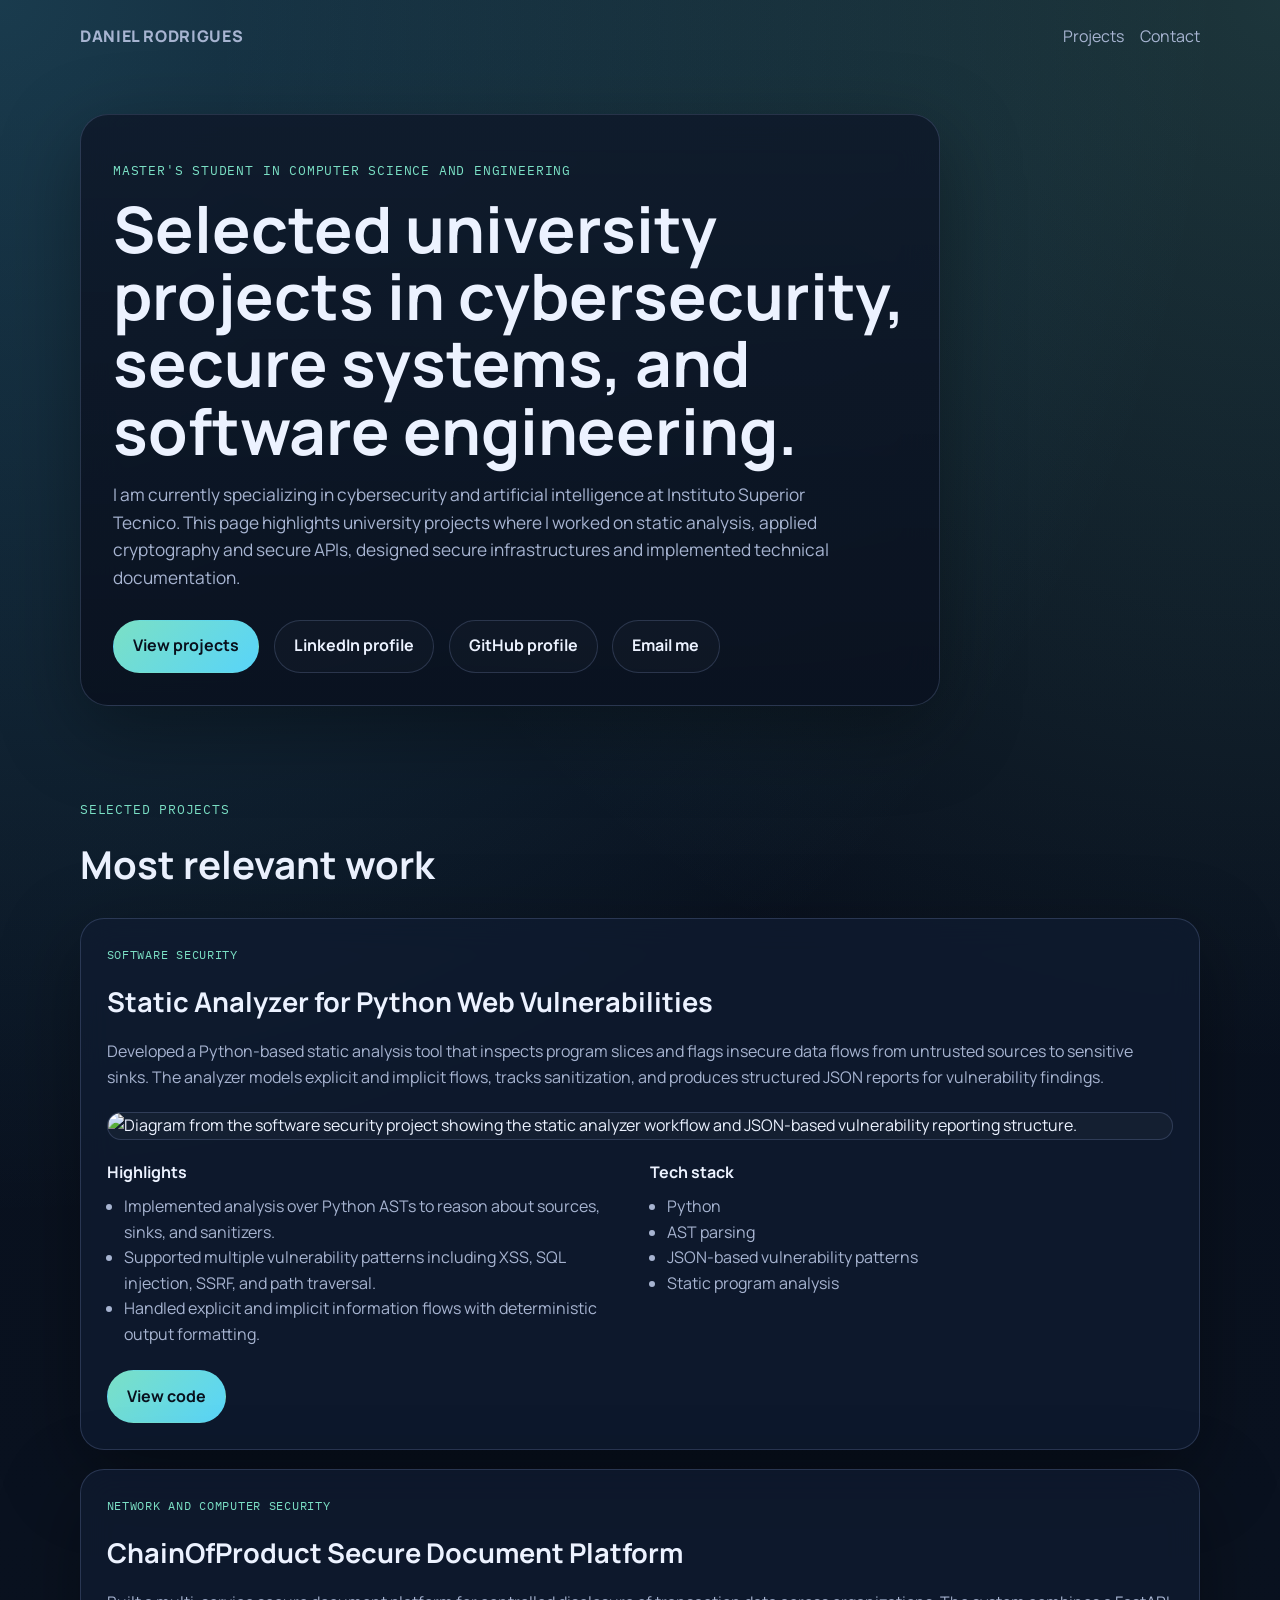
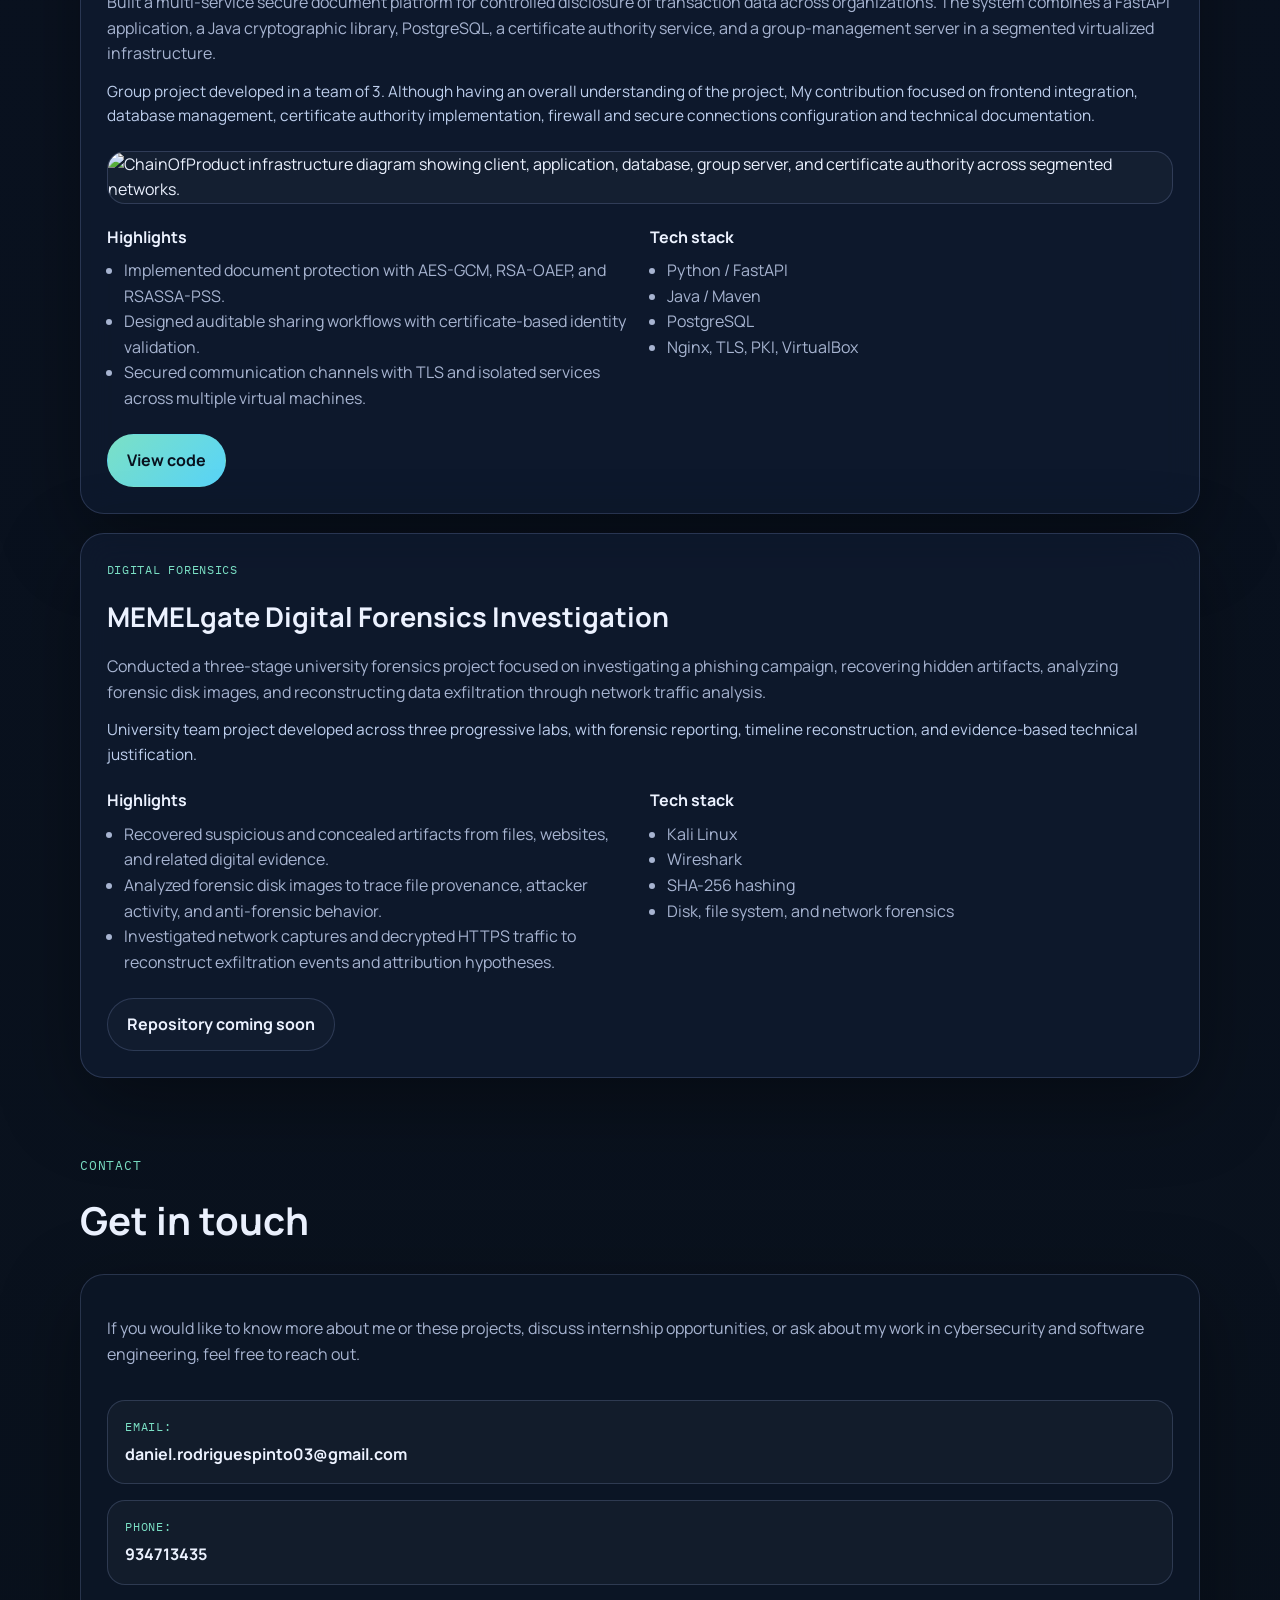
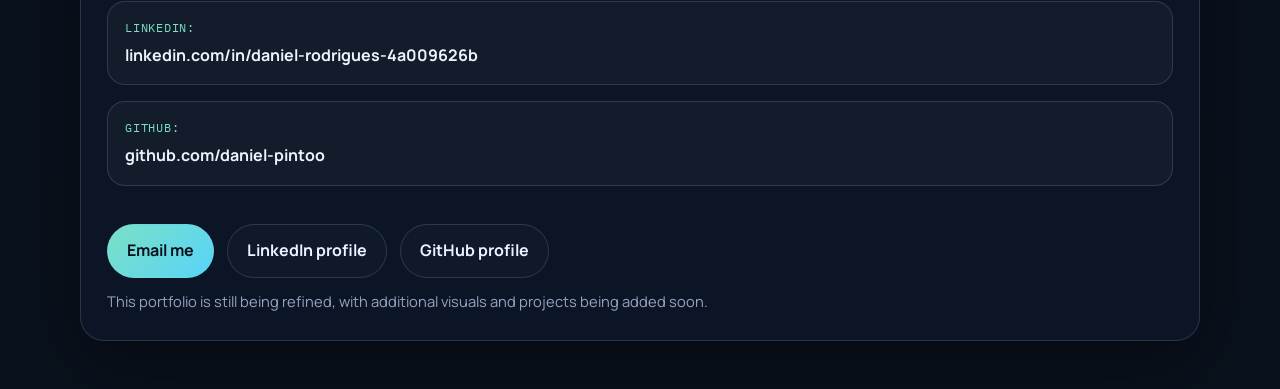
==== index.html @ 6eb8a319 "Add MEMELgate Digital Forensics project details Added a new project card for the MEMELgate Digital F" ====
<!DOCTYPE html>
<html lang="en">
  <head>
    <meta charset="UTF-8" />
    <meta name="viewport" content="width=device-width, initial-scale=1.0" />
    <title>Daniel Rodrigues | University Projects</title>
    <meta
      name="description"
      content="Portfolio page for Daniel Rodrigues featuring university projects in software security and secure systems."
    />
    <link rel="preconnect" href="https://fonts.googleapis.com" />
    <link rel="preconnect" href="https://fonts.gstatic.com" crossorigin />
    <link
      href="https://fonts.googleapis.com/css2?family=Manrope:wght@400;500;700;800&family=IBM+Plex+Mono:wght@400;500&display=swap"
      rel="stylesheet"
    />
    <link rel="stylesheet" href="styles.css" />
    <script>
      if ("scrollRestoration" in history) {
        history.scrollRestoration = "manual";
      }

      window.addEventListener("load", function () {
        requestAnimationFrame(function () {
          window.scrollTo({ top: 0, behavior: "smooth" });
        });
      });
    </script>
  </head>
  <body>
    <header class="hero">
      <nav class="topbar">
        <p class="brand">Daniel Rodrigues</p>
        <div class="links">
          <a href="#projects">Projects</a>
          <a href="#contact">Contact</a>
        </div>
      </nav>

      <div class="hero-content">
        <p class="eyebrow">Master's Student in Computer Science and Engineering</p>
        <h1>Selected university projects in cybersecurity, secure systems, and software engineering.</h1>
        <p class="lead">
          I am currently specializing in cybersecurity and artificial intelligence at Instituto Superior
          Tecnico. This page highlights university projects where I worked on static analysis, applied cryptography
          and secure APIs, designed secure infrastructures and implemented technical documentation.
        </p>
        <div class="hero-actions">
          <a class="button button-primary" href="#projects">View projects</a>
          <a class="button button-secondary" href="https://www.linkedin.com/in/daniel-rodrigues-4a009626b" target="_blank" rel="noreferrer">LinkedIn profile</a>
          <a class="button button-secondary" href="https://github.com/daniel-pintoo" target="_blank" rel="noreferrer">GitHub profile</a>
          <a class="button button-secondary" href="mailto:daniel.rodriguespinto03@gmail.com">Email me</a>
        </div>
      </div>
    </header>

    <main>
      <section class="section" id="projects">
        <div class="section-heading">
          <p class="section-label">Selected Projects</p>
          <h2>Most relevant work</h2>
        </div>

        <article class="project-card">
          <div class="project-meta">
            <span class="project-tag">Software Security</span>
          </div>
          <h3>Static Analyzer for Python Web Vulnerabilities</h3>
          <p>
            Developed a Python-based static analysis tool that inspects program slices and flags insecure
            data flows from untrusted sources to sensitive sinks. The analyzer models explicit and implicit
            flows, tracks sanitization, and produces structured JSON reports for vulnerability findings.
          </p>
          <figure class="project-figure">
            <img
              src="https://raw.githubusercontent.com/daniel-pintoo/software-security/main/img/diagram2.png"
              alt="Diagram from the software security project showing the static analyzer workflow and JSON-based vulnerability reporting structure."
            />
          </figure>
          <div class="project-grid">
            <div>
              <h4>Highlights</h4>
              <ul>
                <li>Implemented analysis over Python ASTs to reason about sources, sinks, and sanitizers.</li>
                <li>Supported multiple vulnerability patterns including XSS, SQL injection, SSRF, and path traversal.</li>
                <li>Handled explicit and implicit information flows with deterministic output formatting.</li>
              </ul>
            </div>
            <div>
              <h4>Tech stack</h4>
              <ul>
                <li>Python</li>
                <li>AST parsing</li>
                <li>JSON-based vulnerability patterns</li>
                <li>Static program analysis</li>
              </ul>
            </div>
          </div>
          <div class="project-actions">
            <a
              class="button button-primary"
              href="https://github.com/daniel-pintoo/software-security"
              target="_blank"
              rel="noopener noreferrer"
            >
              View code
            </a>
          </div>
        </article>

        <article class="project-card">
          <div class="project-meta">
            <span class="project-tag">Network and Computer Security</span>
          </div>
          <h3>ChainOfProduct Secure Document Platform</h3>
          <p>
            Built a multi-service secure document platform for controlled disclosure of transaction data
            across organizations. The system combines a FastAPI application, a Java cryptographic library,
            PostgreSQL, a certificate authority service, and a group-management server in a segmented
            virtualized infrastructure.
          </p>
          <p class="project-note">
            Group project developed in a team of 3. Although having an overall understanding of the project, 
            My contribution focused on frontend integration, database management, certificate authority implementation,
            firewall and secure connections configuration and technical documentation.
          </p>
          <figure class="project-figure">
            <img
              src="https://raw.githubusercontent.com/daniel-pintoo/network-and-computer-security/main/img/diagram.png"
              alt="ChainOfProduct infrastructure diagram showing client, application, database, group server, and certificate authority across segmented networks."
            />
          </figure>
          <div class="project-grid">
            <div>
              <h4>Highlights</h4>
              <ul>
                <li>Implemented document protection with AES-GCM, RSA-OAEP, and RSASSA-PSS.</li>
                <li>Designed auditable sharing workflows with certificate-based identity validation.</li>
                <li>Secured communication channels with TLS and isolated services across multiple virtual machines.</li>
              </ul>
            </div>
            <div>
              <h4>Tech stack</h4>
              <ul>
                <li>Python / FastAPI</li>
                <li>Java / Maven</li>
                <li>PostgreSQL</li>
                <li>Nginx, TLS, PKI, VirtualBox</li>
              </ul>
            </div>
          </div>
          <div class="project-actions">
            <a
              class="button button-primary"
              href="https://github.com/daniel-pintoo/network-and-computer-security"
              target="_blank"
              rel="noopener noreferrer"
            >
              View code
            </a>
          </div>
        </article>

        <article class="project-card">
          <div class="project-meta">
            <span class="project-tag">Digital Forensics</span>
          </div>
          <h3>MEMELgate Digital Forensics Investigation</h3>
          <p>
            Conducted a three-stage university forensics project focused on investigating a phishing
            campaign, recovering hidden artifacts, analyzing forensic disk images, and reconstructing data
            exfiltration through network traffic analysis.
          </p>
          <p class="project-note">
            University team project developed across three progressive labs, with forensic reporting,
            timeline reconstruction, and evidence-based technical justification.
          </p>
          <div class="project-grid">
            <div>
              <h4>Highlights</h4>
              <ul>
                <li>Recovered suspicious and concealed artifacts from files, websites, and related digital evidence.</li>
                <li>Analyzed forensic disk images to trace file provenance, attacker activity, and anti-forensic behavior.</li>
                <li>Investigated network captures and decrypted HTTPS traffic to reconstruct exfiltration events and attribution hypotheses.</li>
              </ul>
            </div>
            <div>
              <h4>Tech stack</h4>
              <ul>
                <li>Kali Linux</li>
                <li>Wireshark</li>
                <li>SHA-256 hashing</li>
                <li>Disk, file system, and network forensics</li>
              </ul>
            </div>
          </div>
          <div class="project-actions">
            <span class="button button-secondary button-disabled">Repository coming soon</span>
          </div>
        </article>
      </section>

      <section class="section" id="contact">
        <div class="section-heading">
          <p class="section-label">Contact</p>
          <h2>Get in touch</h2>
        </div>
        <div class="contact-card">
          <p>
            If you would like to know more about me or these projects, discuss internship opportunities, or ask
            about my work in cybersecurity and software engineering, feel free to reach out.
          </p>
          <div class="contact-grid">
            <div class="contact-item">
              <span class="contact-label">Email:</span>
              <strong>daniel.rodriguespinto03@gmail.com</strong>
            </div>
            <div class="contact-item">
              <span class="contact-label">Phone:</span>
              <strong>934713435</strong>
            </div>
            <div class="contact-item">
              <span class="contact-label">LinkedIn:</span>
              <strong>linkedin.com/in/daniel-rodrigues-4a009626b</strong>
            </div>
            <div class="contact-item">
              <span class="contact-label">GitHub:</span>
              <strong>github.com/daniel-pintoo</strong>
            </div>
          </div>
          <div class="project-actions">
            <a class="button button-primary" href="mailto:daniel.rodriguespinto03@gmail.com">Email me</a>
            <a
              class="button button-secondary"
              href="https://www.linkedin.com/in/daniel-rodrigues-4a009626b"
              target="_blank"
              rel="noopener noreferrer"
            >
              LinkedIn profile
            </a>
            <a
              class="button button-secondary"
              href="https://github.com/daniel-pintoo"
              target="_blank"
              rel="noopener noreferrer"
            >
              GitHub profile
            </a>
          </div>
          <p class="development-note">
            This portfolio is still being refined, with additional visuals and projects being added soon.
          </p>
        </div>
      </section>
    </main>
  </body>
</html>
---- styles.css ----
:root {
  --bg: #0a1220;
  --bg-soft: #101c31;
  --panel: rgba(16, 28, 49, 0.74);
  --panel-strong: rgba(12, 22, 39, 0.92);
  --text: #ecf2ff;
  --muted: #a7b4d1;
  --line: rgba(170, 192, 255, 0.18);
  --accent: #7be0c5;
  --accent-strong: #58d4f9;
  --shadow: 0 24px 80px rgba(0, 0, 0, 0.35);
}

* {
  box-sizing: border-box;
}

html {
  scroll-behavior: smooth;
}

body {
  margin: 0;
  font-family: "Manrope", sans-serif;
  color: var(--text);
  background:
    radial-gradient(circle at top left, rgba(88, 212, 249, 0.22), transparent 32%),
    radial-gradient(circle at top right, rgba(123, 224, 197, 0.18), transparent 28%),
    linear-gradient(180deg, #08101d 0%, #0a1220 42%, #09111c 100%);
  line-height: 1.6;
}

a {
  color: inherit;
  text-decoration: none;
}

.hero,
.section {
  width: min(1120px, calc(100% - 2rem));
  margin: 0 auto;
}

.hero {
  padding: 1.5rem 0 4rem;
}

.topbar {
  display: flex;
  justify-content: space-between;
  align-items: center;
  gap: 1rem;
  margin-bottom: 4rem;
}

.brand {
  margin: 0;
  font-weight: 800;
  letter-spacing: 0.04em;
  text-transform: uppercase;
}

.links {
  display: flex;
  gap: 1rem;
  color: var(--muted);
}

.hero-content {
  max-width: 860px;
  padding: 2rem;
  border: 1px solid var(--line);
  border-radius: 28px;
  background: linear-gradient(180deg, rgba(14, 24, 41, 0.85), rgba(10, 18, 32, 0.95));
  box-shadow: var(--shadow);
  backdrop-filter: blur(18px);
}

.eyebrow,
.section-label,
.project-tag {
  font-family: "IBM Plex Mono", monospace;
  letter-spacing: 0.06em;
  text-transform: uppercase;
}

.eyebrow,
.section-label {
  color: var(--accent);
  font-size: 0.84rem;
}

h1,
h2,
h3,
h4 {
  margin-top: 0;
}

h1 {
  font-size: clamp(2.3rem, 5vw, 4.5rem);
  line-height: 1.05;
  margin-bottom: 1rem;
}

h2 {
  font-size: clamp(1.7rem, 3vw, 2.7rem);
  margin-bottom: 0.5rem;
}

h3 {
  font-size: 1.7rem;
  margin-bottom: 0.75rem;
}

h4 {
  margin-bottom: 0.5rem;
}

.lead {
  max-width: 760px;
  font-size: 1.08rem;
  color: var(--muted);
}

.hero-actions {
  display: flex;
  flex-wrap: wrap;
  gap: 0.9rem;
  margin-top: 1.75rem;
}

.button {
  display: inline-flex;
  align-items: center;
  justify-content: center;
  min-height: 46px;
  padding: 0.8rem 1.2rem;
  border-radius: 999px;
  border: 1px solid transparent;
  font-weight: 700;
  transition: transform 0.18s ease, border-color 0.18s ease, background 0.18s ease;
}

.button:hover {
  transform: translateY(-1px);
}

.button-primary {
  background: linear-gradient(135deg, var(--accent) 0%, var(--accent-strong) 100%);
  color: #08101d;
}

.button-secondary {
  border-color: var(--line);
  background: rgba(255, 255, 255, 0.02);
}

.section {
  padding: 1rem 0 3rem;
}

.section-heading {
  margin-bottom: 1.4rem;
}

.project-card,
.contact-card {
  border: 1px solid var(--line);
  border-radius: 24px;
  padding: 1.6rem;
  background: var(--panel);
  box-shadow: var(--shadow);
  backdrop-filter: blur(16px);
}

.project-card + .project-card {
  margin-top: 1.2rem;
}

.project-meta {
  display: flex;
  flex-wrap: wrap;
  gap: 0.7rem;
  margin-bottom: 1rem;
}

.project-tag {
  color: var(--accent);
  font-size: 0.75rem;
}

.project-note {
  margin-top: -0.2rem;
  margin-bottom: 0;
  font-size: 0.96rem;
  color: #bfd0ef;
}

.project-grid {
  display: grid;
  grid-template-columns: repeat(2, minmax(0, 1fr));
  gap: 1.2rem;
  margin-top: 1.3rem;
}

.project-figure {
  margin: 1.35rem 0 0;
  border: 1px solid var(--line);
  border-radius: 18px;
  overflow: hidden;
  background: rgba(255, 255, 255, 0.03);
}

.project-figure img {
  display: block;
  width: 100%;
  height: auto;
}

.project-actions {
  display: flex;
  flex-wrap: wrap;
  gap: 0.8rem;
  margin-top: 1.4rem;
}

ul {
  margin: 0;
  padding-left: 1.1rem;
  color: var(--muted);
}

p {
  color: var(--muted);
}

.contact-card {
  display: flex;
  flex-direction: column;
  gap: 1rem;
  background: var(--panel-strong);
}

.contact-grid {
  display: grid;
  grid-template-columns: 1fr;
  gap: 1rem;
}

.contact-item {
  display: flex;
  flex-direction: column;
  gap: 0.35rem;
  padding: 1rem 1.1rem;
  border: 1px solid var(--line);
  border-radius: 18px;
  background: rgba(255, 255, 255, 0.03);
}

.contact-label {
  font-family: "IBM Plex Mono", monospace;
  font-size: 0.76rem;
  letter-spacing: 0.06em;
  text-transform: uppercase;
  color: var(--accent);
}

.contact-item strong {
  color: var(--text);
  font-size: 1rem;
  word-break: break-word;
}

.development-note {
  margin: -0.2rem 0 0;
  font-size: 0.92rem;
  color: var(--muted);
  opacity: 0.9;
}

@media (max-width: 760px) {
  .topbar {
    flex-direction: column;
    align-items: flex-start;
    margin-bottom: 2rem;
  }

  .hero-content,
  .project-card,
  .contact-card {
    padding: 1.2rem;
  }

  .project-grid {
    grid-template-columns: 1fr;
  }

}
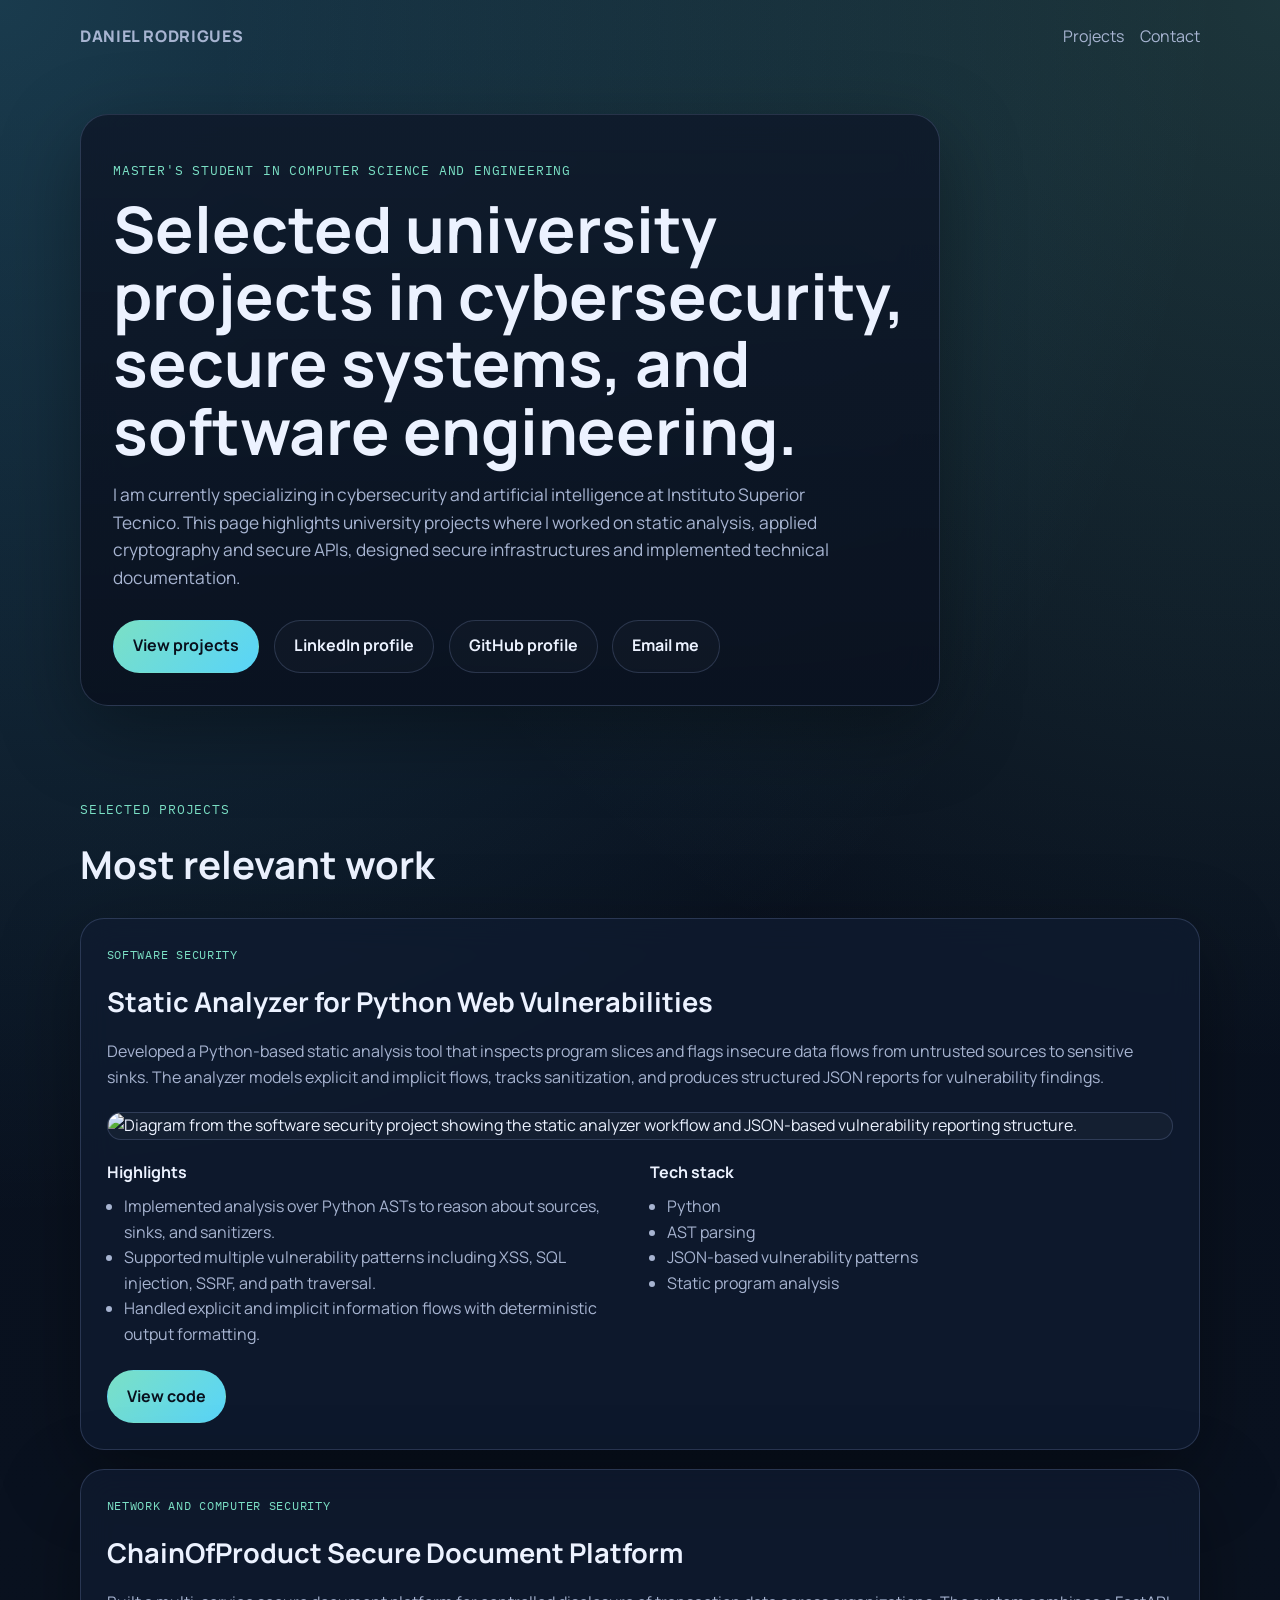
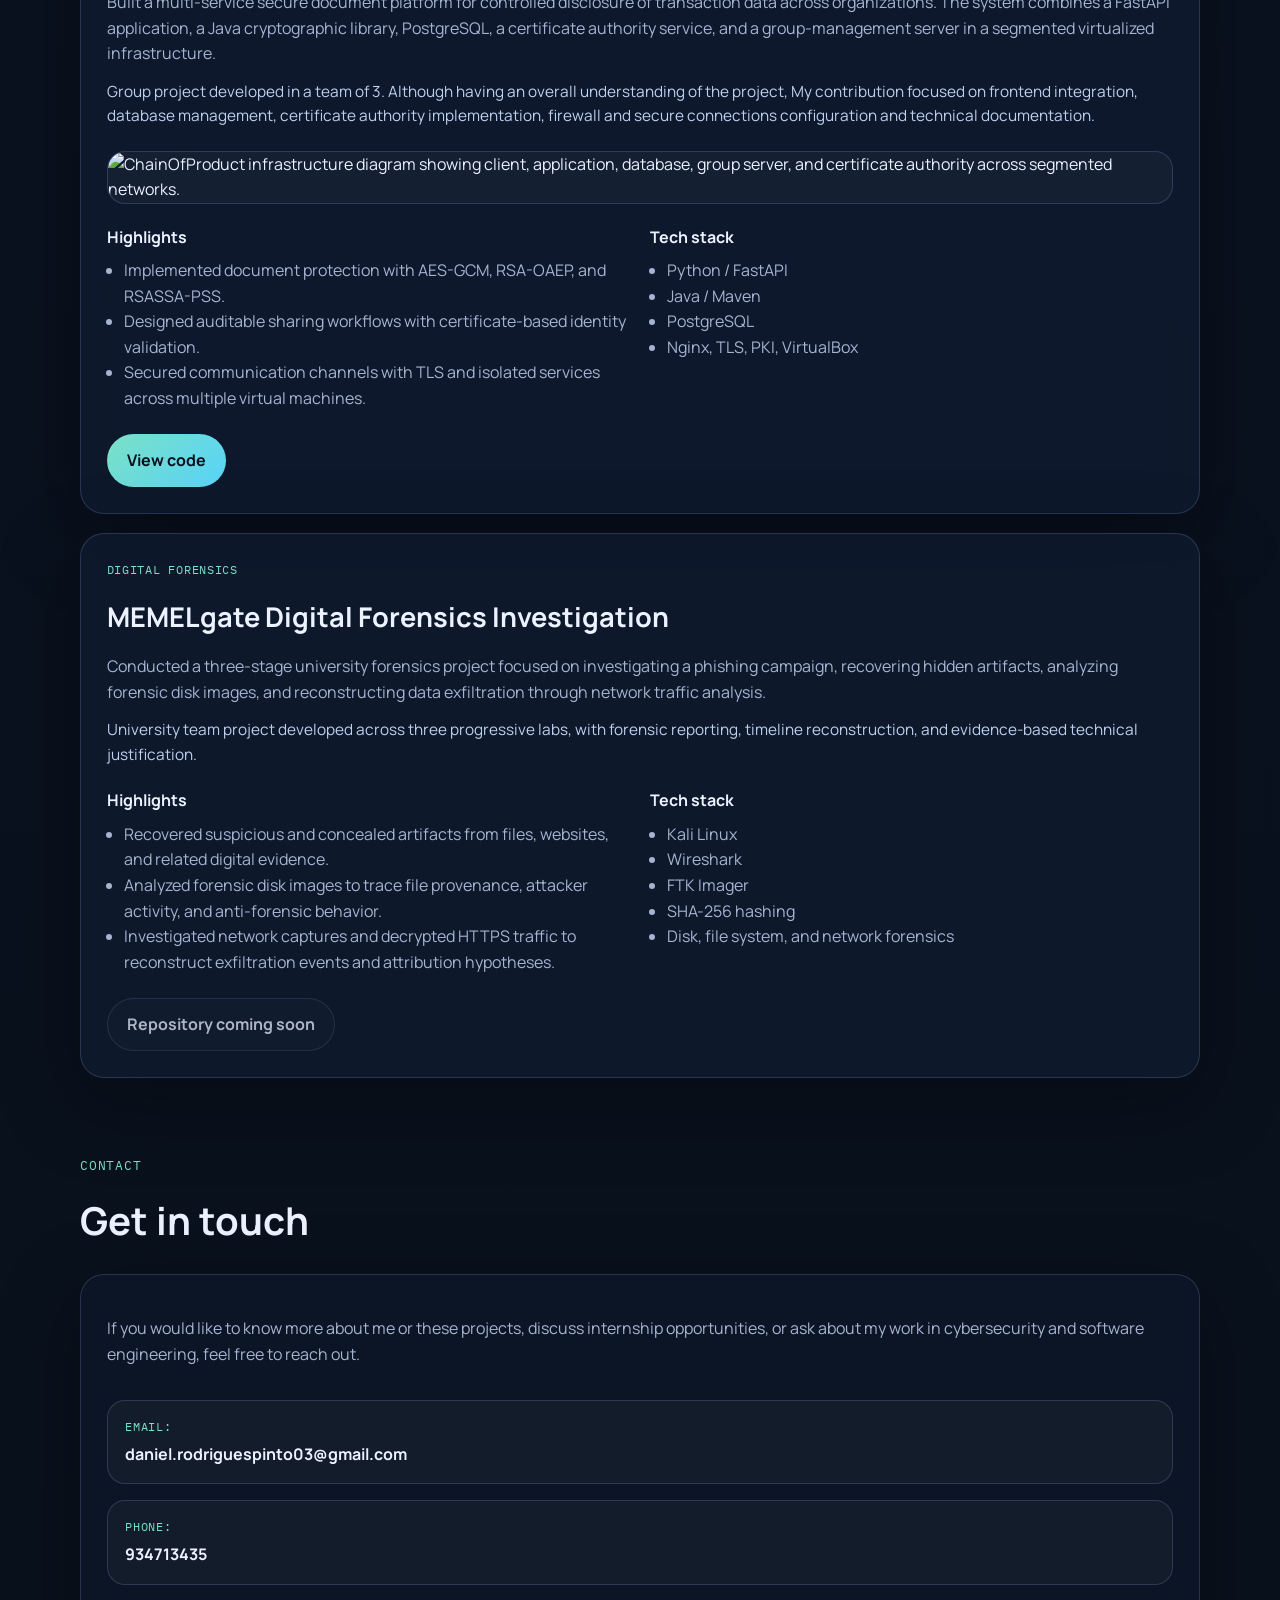
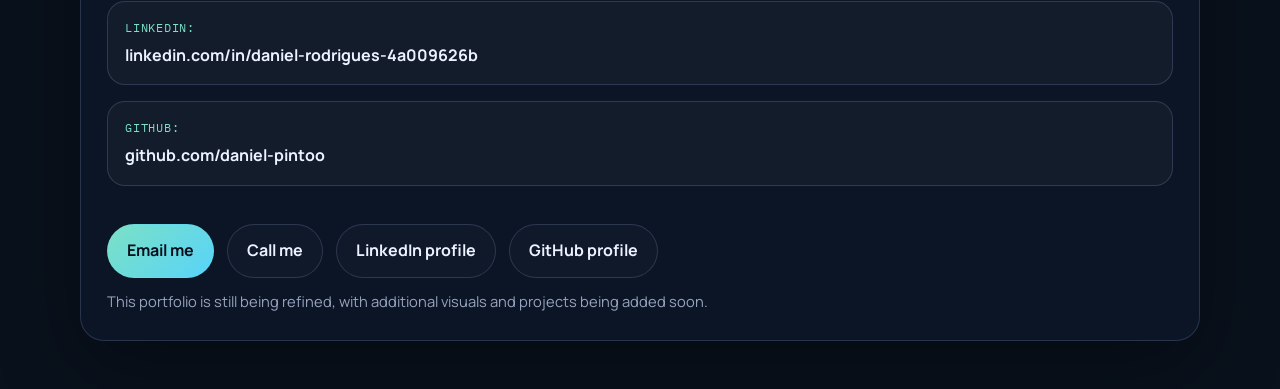
==== commit 26deba9a: "Add FTK Imager and Call me button to index.html" ====
--- a/index.html
+++ b/index.html
@@ -189,6 +189,7 @@
               <ul>
                 <li>Kali Linux</li>
                 <li>Wireshark</li>
+                <li>FTK Imager</li>
                 <li>SHA-256 hashing</li>
                 <li>Disk, file system, and network forensics</li>
               </ul>
@@ -230,6 +231,7 @@
           </div>
           <div class="project-actions">
             <a class="button button-primary" href="mailto:daniel.rodriguespinto03@gmail.com">Email me</a>
+            <a class="button button-secondary" href="tel:934713435">Call me</a>
             <a
               class="button button-secondary"
               href="https://www.linkedin.com/in/daniel-rodrigues-4a009626b"
--- a/styles.css
+++ b/styles.css
@@ -156,6 +156,12 @@
   background: rgba(255, 255, 255, 0.02);
 }
 
+.button-disabled {
+  opacity: 0.72;
+  cursor: default;
+  pointer-events: none;
+}
+
 .section {
   padding: 1rem 0 3rem;
 }
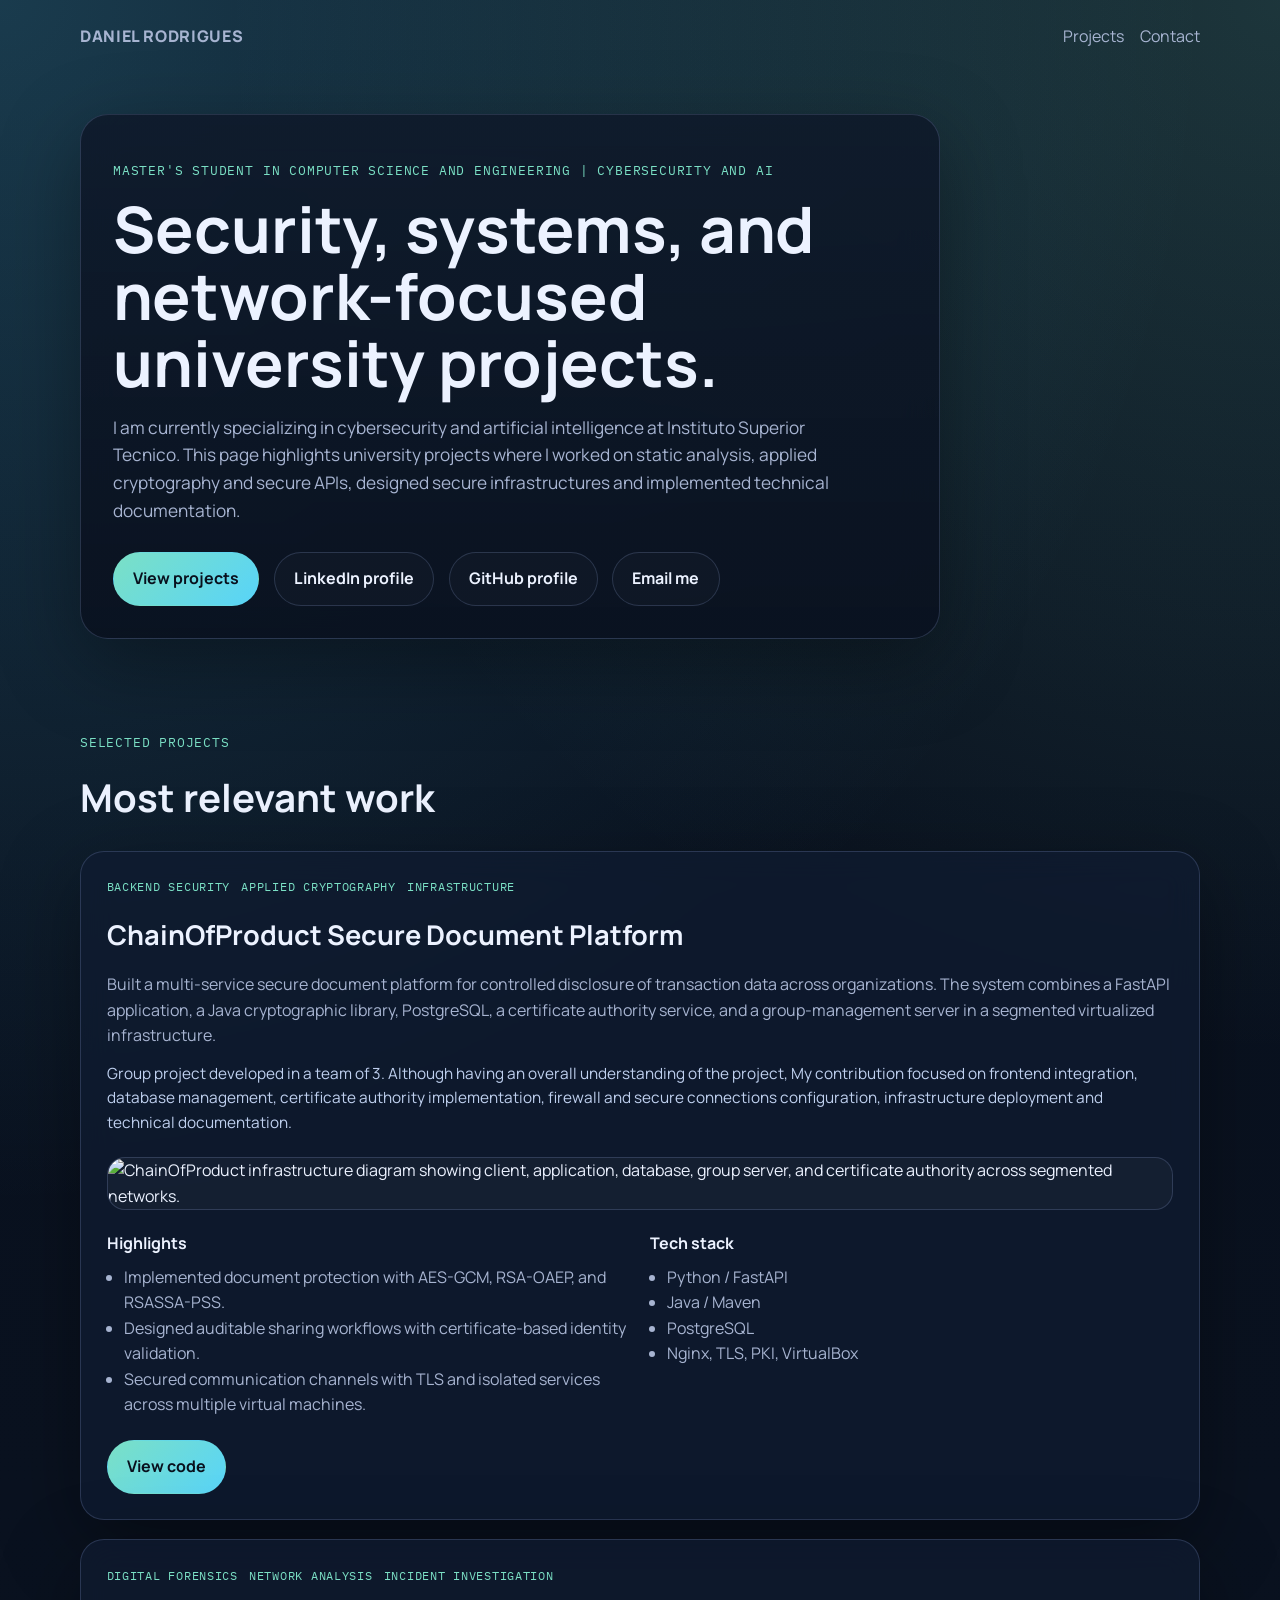
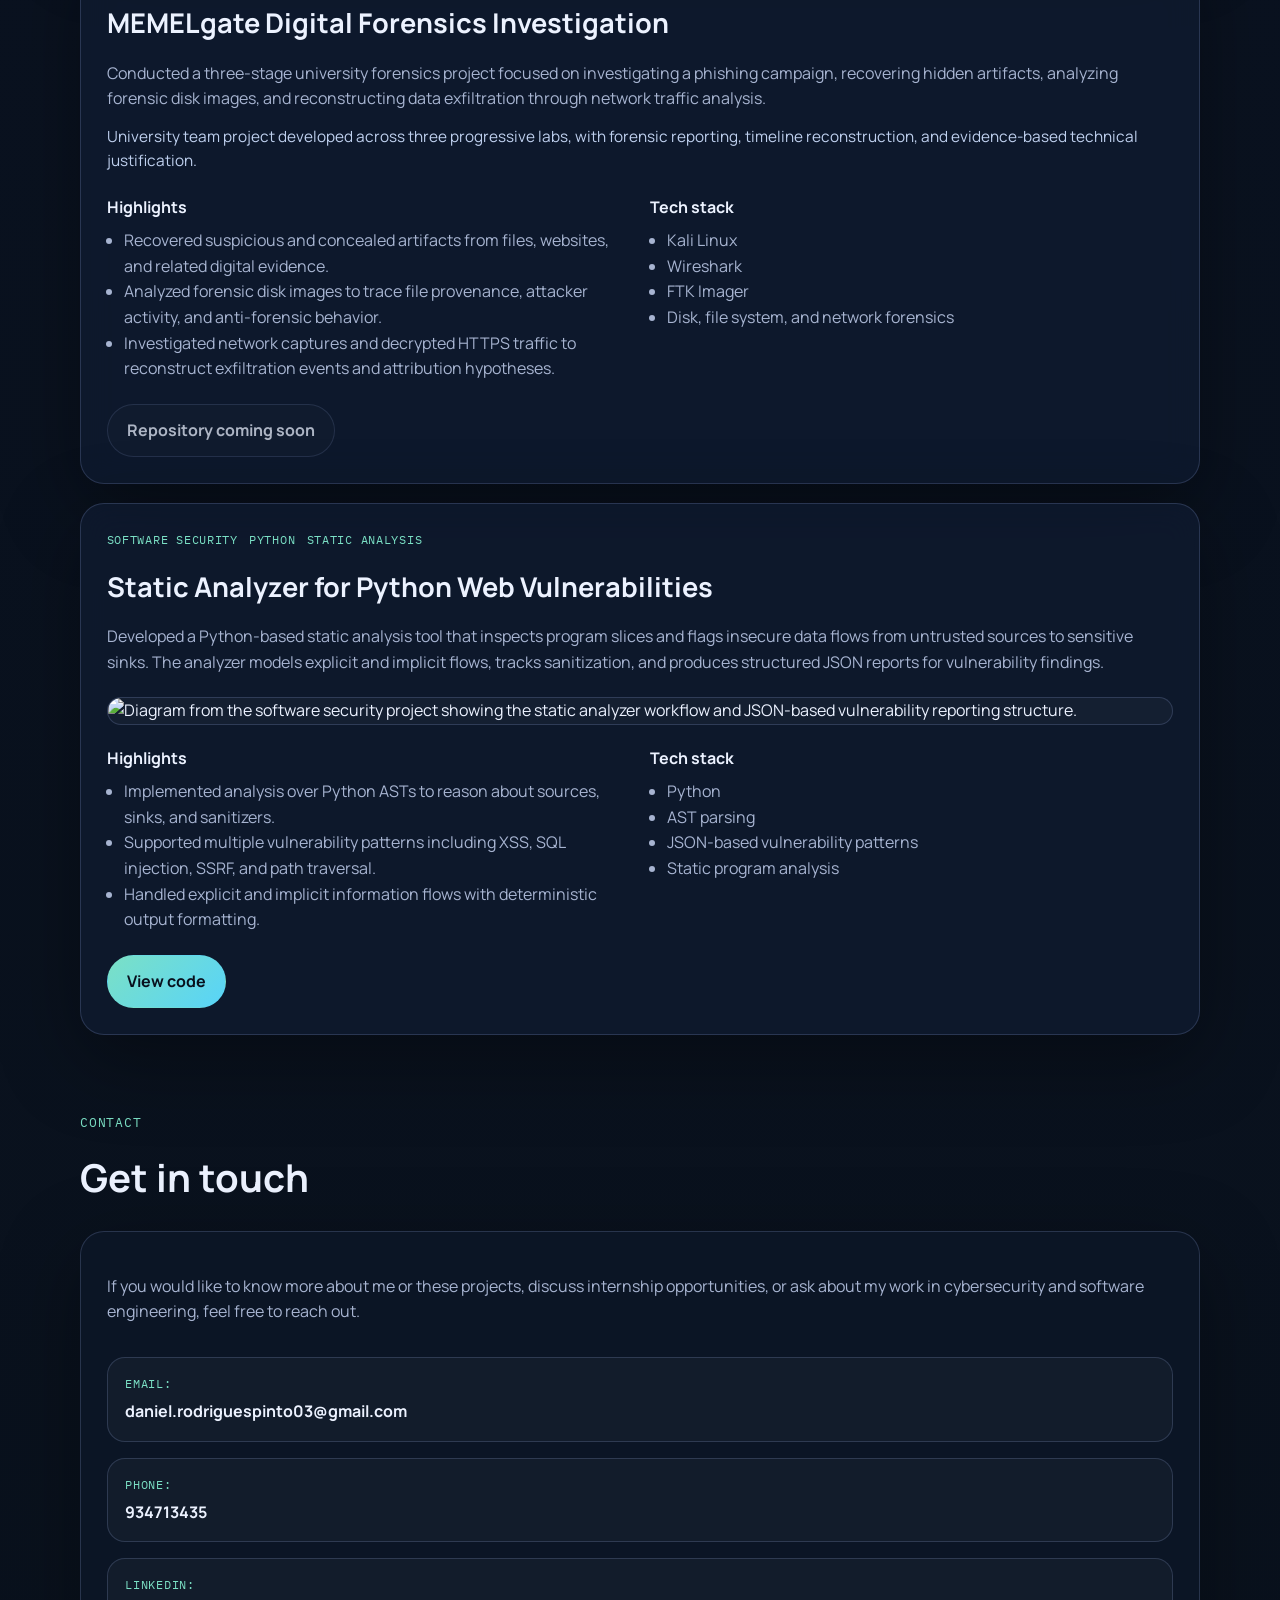
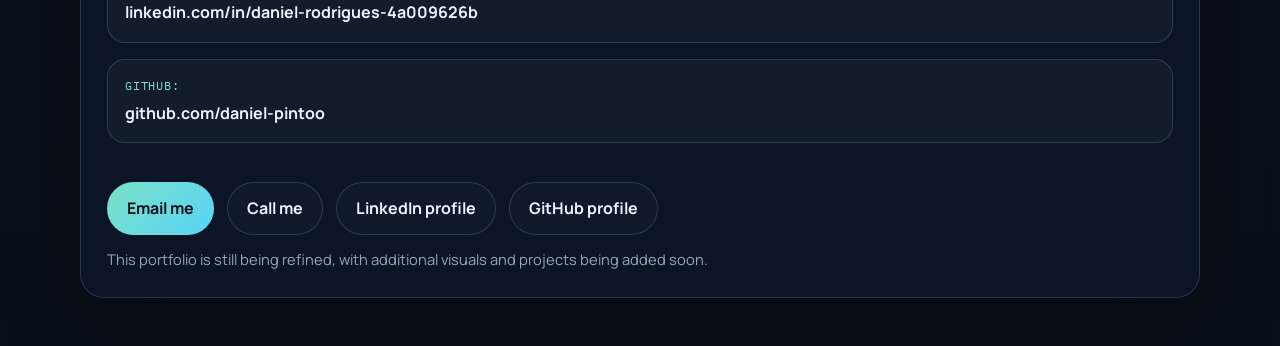
==== commit c1e6bfd5: "Revise project details and update tags in index.html Updated project descriptions and tags for clari" ====
--- a/index.html
+++ b/index.html
@@ -38,8 +38,8 @@
       </nav>
 
       <div class="hero-content">
-        <p class="eyebrow">Master's Student in Computer Science and Engineering</p>
-        <h1>Selected university projects in cybersecurity, secure systems, and software engineering.</h1>
+        <p class="eyebrow">Master's Student in Computer Science and Engineering | Cybersecurity and AI</p>
+        <h1>Security, systems, and network-focused university projects.</h1>
         <p class="lead">
           I am currently specializing in cybersecurity and artificial intelligence at Instituto Superior
           Tecnico. This page highlights university projects where I worked on static analysis, applied cryptography
@@ -63,7 +63,104 @@
 
         <article class="project-card">
           <div class="project-meta">
+            <span class="project-tag">Backend Security</span>
+            <span class="project-tag">Applied Cryptography</span>
+            <span class="project-tag">Infrastructure</span>
+          </div>
+          <h3>ChainOfProduct Secure Document Platform</h3>
+          <p>
+            Built a multi-service secure document platform for controlled disclosure of transaction data
+            across organizations. The system combines a FastAPI application, a Java cryptographic library,
+            PostgreSQL, a certificate authority service, and a group-management server in a segmented
+            virtualized infrastructure.
+          </p>
+          <p class="project-note">
+            Group project developed in a team of 3. Although having an overall understanding of the project, 
+            My contribution focused on frontend integration, database management, certificate authority implementation,
+            firewall and secure connections configuration, infrastructure deployment and technical documentation.
+          </p>
+          <figure class="project-figure">
+            <img
+              src="https://raw.githubusercontent.com/daniel-pintoo/network-and-computer-security/main/img/diagram.png"
+              alt="ChainOfProduct infrastructure diagram showing client, application, database, group server, and certificate authority across segmented networks."
+            />
+          </figure>
+          <div class="project-grid">
+            <div>
+              <h4>Highlights</h4>
+              <ul>
+                <li>Implemented document protection with AES-GCM, RSA-OAEP, and RSASSA-PSS.</li>
+                <li>Designed auditable sharing workflows with certificate-based identity validation.</li>
+                <li>Secured communication channels with TLS and isolated services across multiple virtual machines.</li>
+              </ul>
+            </div>
+            <div>
+              <h4>Tech stack</h4>
+              <ul>
+                <li>Python / FastAPI</li>
+                <li>Java / Maven</li>
+                <li>PostgreSQL</li>
+                <li>Nginx, TLS, PKI, VirtualBox</li>
+              </ul>
+            </div>
+          </div>
+          <div class="project-actions">
+            <a
+              class="button button-primary"
+              href="https://github.com/daniel-pintoo/network-and-computer-security"
+              target="_blank"
+              rel="noopener noreferrer"
+            >
+              View code
+            </a>
+          </div>
+        </article>
+
+        <article class="project-card">
+          <div class="project-meta">
+            <span class="project-tag">Digital Forensics</span>
+            <span class="project-tag">Network Analysis</span>
+            <span class="project-tag">Incident Investigation</span>
+          </div>
+          <h3>MEMELgate Digital Forensics Investigation</h3>
+          <p>
+            Conducted a three-stage university forensics project focused on investigating a phishing
+            campaign, recovering hidden artifacts, analyzing forensic disk images, and reconstructing data
+            exfiltration through network traffic analysis.
+          </p>
+          <p class="project-note">
+            University team project developed across three progressive labs, with forensic reporting,
+            timeline reconstruction, and evidence-based technical justification.
+          </p>
+          <div class="project-grid">
+            <div>
+              <h4>Highlights</h4>
+              <ul>
+                <li>Recovered suspicious and concealed artifacts from files, websites, and related digital evidence.</li>
+                <li>Analyzed forensic disk images to trace file provenance, attacker activity, and anti-forensic behavior.</li>
+                <li>Investigated network captures and decrypted HTTPS traffic to reconstruct exfiltration events and attribution hypotheses.</li>
+              </ul>
+            </div>
+            <div>
+              <h4>Tech stack</h4>
+              <ul>
+                <li>Kali Linux</li>
+                <li>Wireshark</li>
+                <li>FTK Imager</li>
+                <li>Disk, file system, and network forensics</li>
+              </ul>
+            </div>
+          </div>
+          <div class="project-actions">
+            <span class="button button-secondary button-disabled">Repository coming soon</span>
+          </div>
+        </article>
+
+        <article class="project-card">
+          <div class="project-meta">
             <span class="project-tag">Software Security</span>
+            <span class="project-tag">Python</span>
+            <span class="project-tag">Static Analysis</span>
           </div>
           <h3>Static Analyzer for Python Web Vulnerabilities</h3>
           <p>
@@ -107,98 +204,6 @@
             </a>
           </div>
         </article>
-
-        <article class="project-card">
-          <div class="project-meta">
-            <span class="project-tag">Network and Computer Security</span>
-          </div>
-          <h3>ChainOfProduct Secure Document Platform</h3>
-          <p>
-            Built a multi-service secure document platform for controlled disclosure of transaction data
-            across organizations. The system combines a FastAPI application, a Java cryptographic library,
-            PostgreSQL, a certificate authority service, and a group-management server in a segmented
-            virtualized infrastructure.
-          </p>
-          <p class="project-note">
-            Group project developed in a team of 3. Although having an overall understanding of the project, 
-            My contribution focused on frontend integration, database management, certificate authority implementation,
-            firewall and secure connections configuration and technical documentation.
-          </p>
-          <figure class="project-figure">
-            <img
-              src="https://raw.githubusercontent.com/daniel-pintoo/network-and-computer-security/main/img/diagram.png"
-              alt="ChainOfProduct infrastructure diagram showing client, application, database, group server, and certificate authority across segmented networks."
-            />
-          </figure>
-          <div class="project-grid">
-            <div>
-              <h4>Highlights</h4>
-              <ul>
-                <li>Implemented document protection with AES-GCM, RSA-OAEP, and RSASSA-PSS.</li>
-                <li>Designed auditable sharing workflows with certificate-based identity validation.</li>
-                <li>Secured communication channels with TLS and isolated services across multiple virtual machines.</li>
-              </ul>
-            </div>
-            <div>
-              <h4>Tech stack</h4>
-              <ul>
-                <li>Python / FastAPI</li>
-                <li>Java / Maven</li>
-                <li>PostgreSQL</li>
-                <li>Nginx, TLS, PKI, VirtualBox</li>
-              </ul>
-            </div>
-          </div>
-          <div class="project-actions">
-            <a
-              class="button button-primary"
-              href="https://github.com/daniel-pintoo/network-and-computer-security"
-              target="_blank"
-              rel="noopener noreferrer"
-            >
-              View code
-            </a>
-          </div>
-        </article>
-
-        <article class="project-card">
-          <div class="project-meta">
-            <span class="project-tag">Digital Forensics</span>
-          </div>
-          <h3>MEMELgate Digital Forensics Investigation</h3>
-          <p>
-            Conducted a three-stage university forensics project focused on investigating a phishing
-            campaign, recovering hidden artifacts, analyzing forensic disk images, and reconstructing data
-            exfiltration through network traffic analysis.
-          </p>
-          <p class="project-note">
-            University team project developed across three progressive labs, with forensic reporting,
-            timeline reconstruction, and evidence-based technical justification.
-          </p>
-          <div class="project-grid">
-            <div>
-              <h4>Highlights</h4>
-              <ul>
-                <li>Recovered suspicious and concealed artifacts from files, websites, and related digital evidence.</li>
-                <li>Analyzed forensic disk images to trace file provenance, attacker activity, and anti-forensic behavior.</li>
-                <li>Investigated network captures and decrypted HTTPS traffic to reconstruct exfiltration events and attribution hypotheses.</li>
-              </ul>
-            </div>
-            <div>
-              <h4>Tech stack</h4>
-              <ul>
-                <li>Kali Linux</li>
-                <li>Wireshark</li>
-                <li>FTK Imager</li>
-                <li>SHA-256 hashing</li>
-                <li>Disk, file system, and network forensics</li>
-              </ul>
-            </div>
-          </div>
-          <div class="project-actions">
-            <span class="button button-secondary button-disabled">Repository coming soon</span>
-          </div>
-        </article>
       </section>
 
       <section class="section" id="contact">
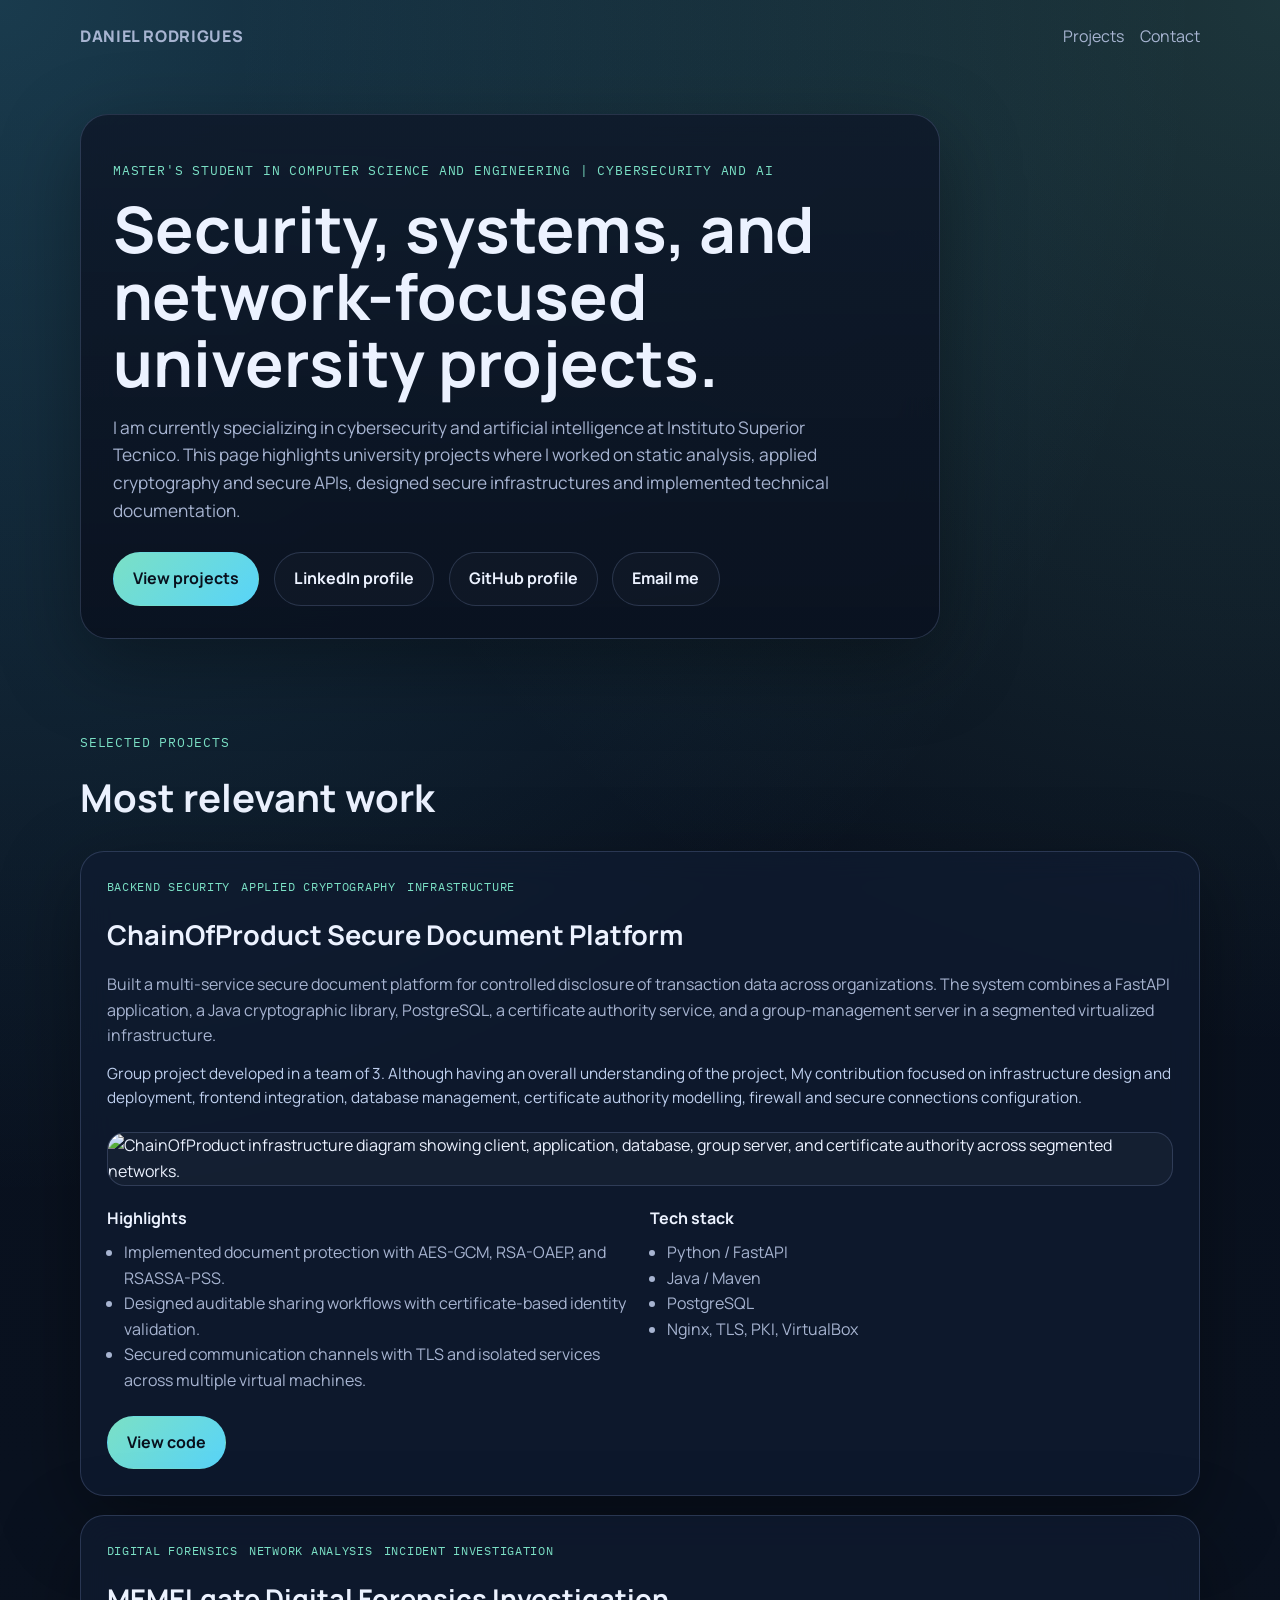
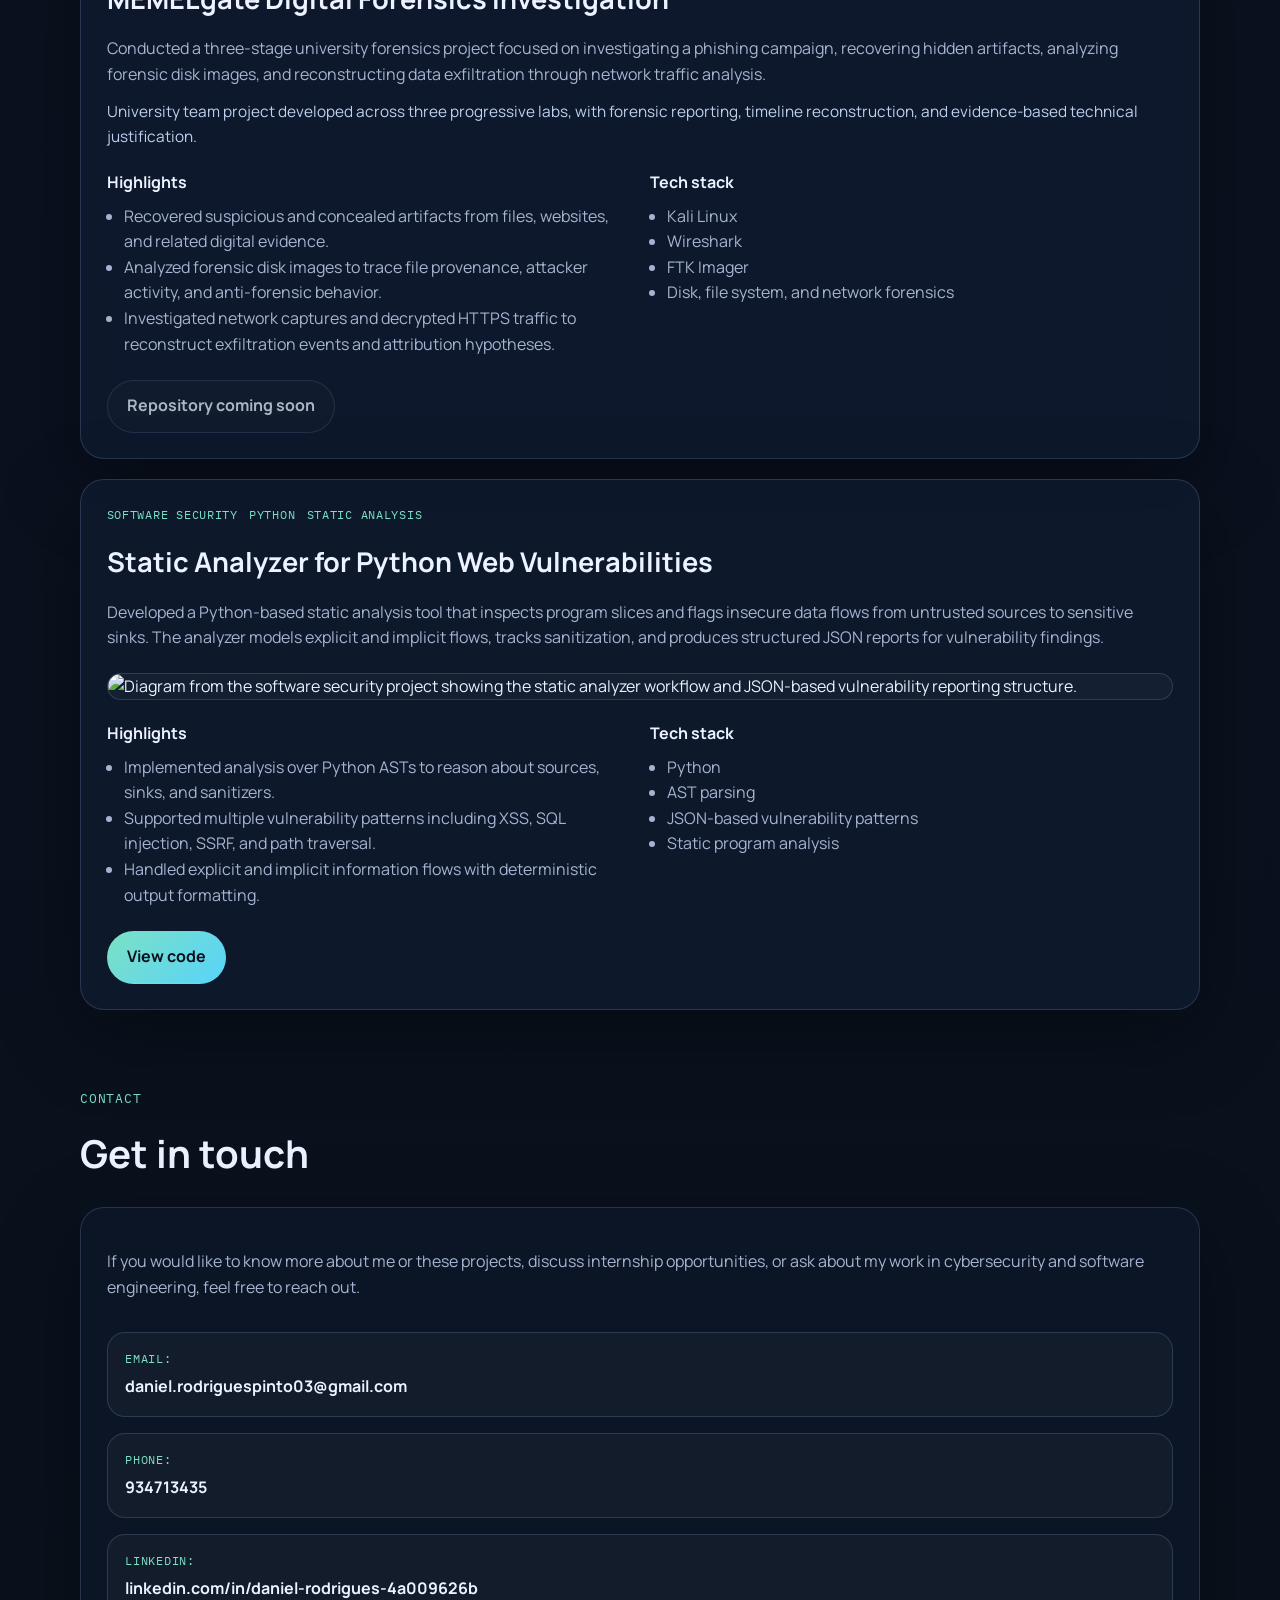
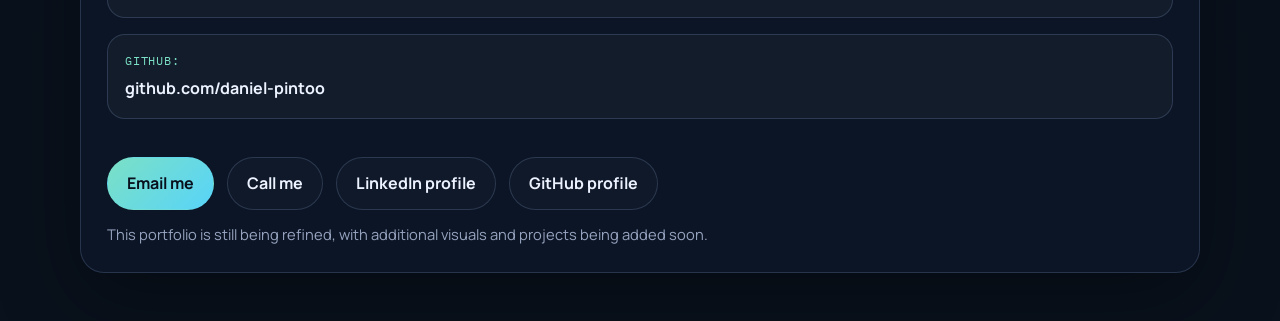
==== commit 1c7c59d8: "Update project contribution description in index.html" ====
--- a/index.html
+++ b/index.html
@@ -76,8 +76,8 @@
           </p>
           <p class="project-note">
             Group project developed in a team of 3. Although having an overall understanding of the project, 
-            My contribution focused on frontend integration, database management, certificate authority implementation,
-            firewall and secure connections configuration, infrastructure deployment and technical documentation.
+            My contribution focused on infrastructure design and deployment, frontend integration, database management, certificate authority modelling,
+            firewall and secure connections configuration.
           </p>
           <figure class="project-figure">
             <img
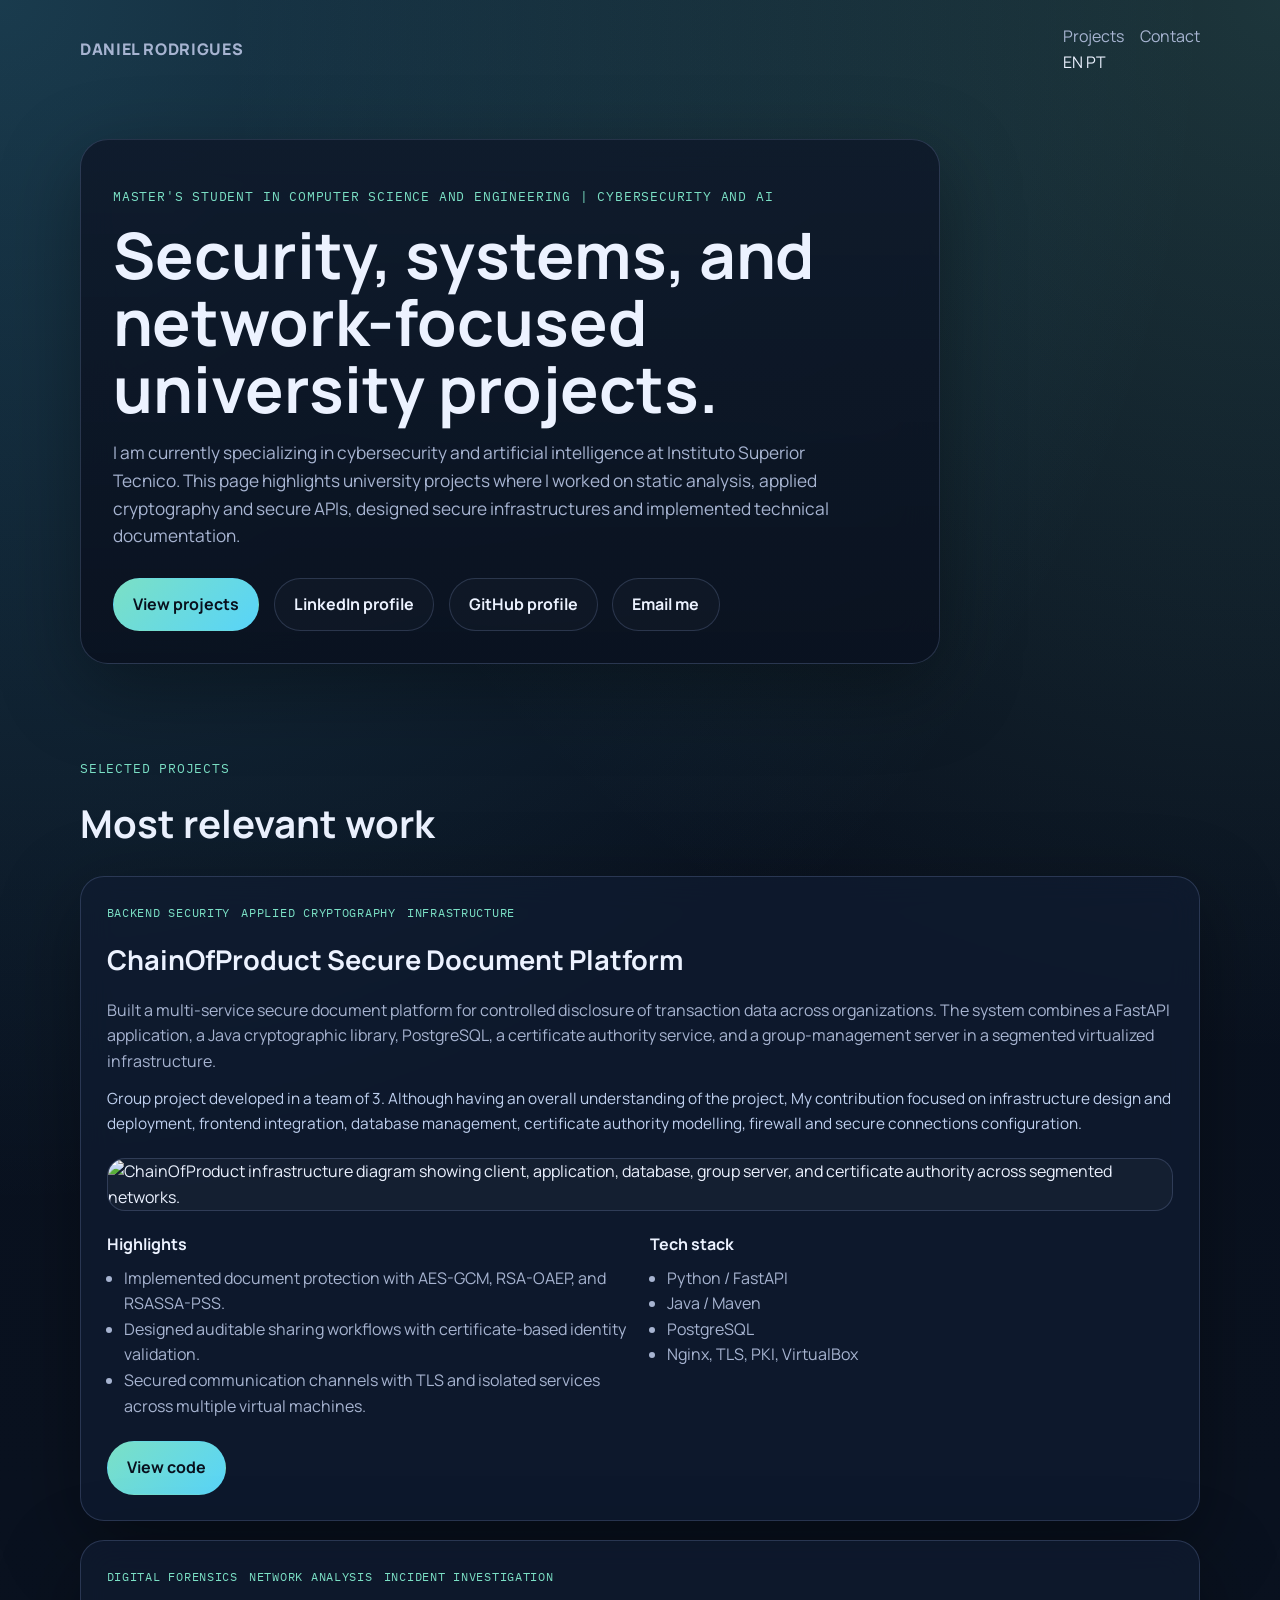
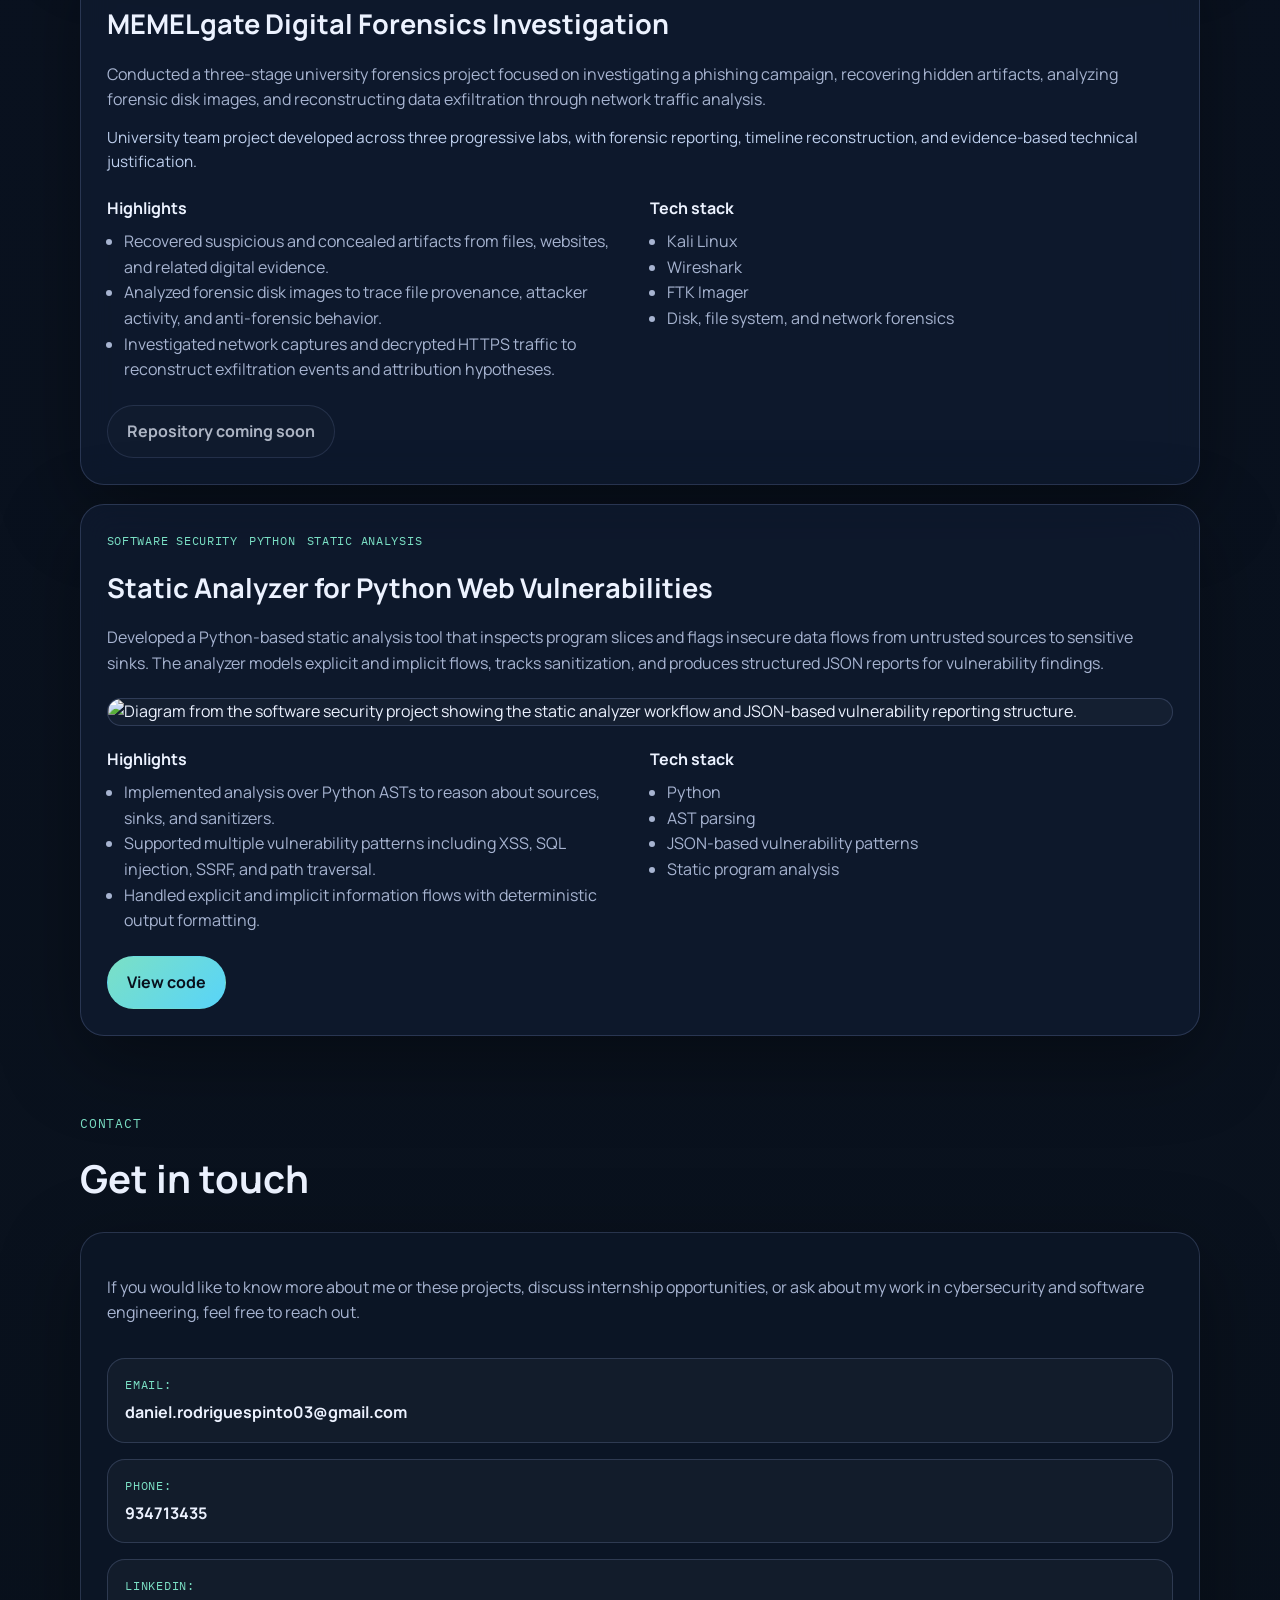
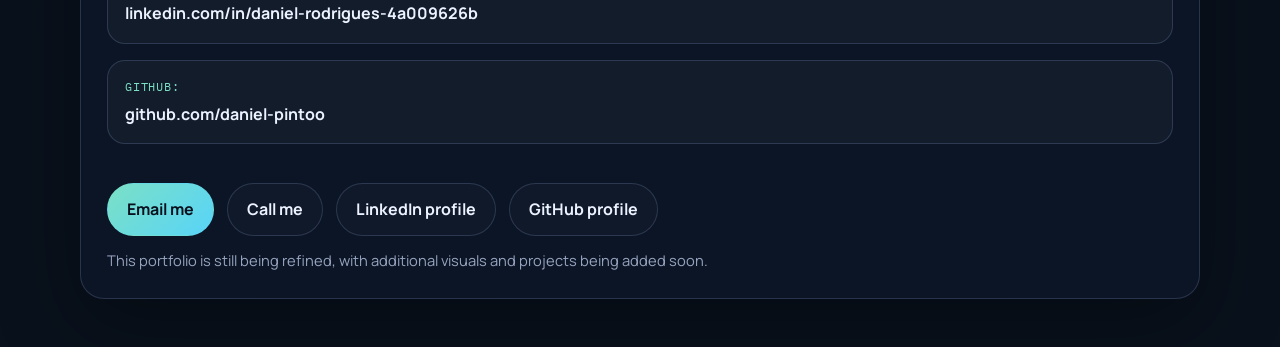
==== commit 72f45c62: "Refactor topbar with language toggle and links" ====
--- a/index.html
+++ b/index.html
@@ -31,9 +31,15 @@
     <header class="hero">
       <nav class="topbar">
         <p class="brand">Daniel Rodrigues</p>
-        <div class="links">
-          <a href="#projects">Projects</a>
-          <a href="#contact">Contact</a>
+        <div class="topbar-actions">
+          <div class="links">
+            <a href="#projects">Projects</a>
+            <a href="#contact">Contact</a>
+          </div>
+          <div class="language-toggle" aria-label="Language selection">
+            <a class="active" href="index.html" lang="en">EN</a>
+            <a href="pt/" lang="pt-PT">PT</a>
+          </div>
         </div>
       </nav>
 
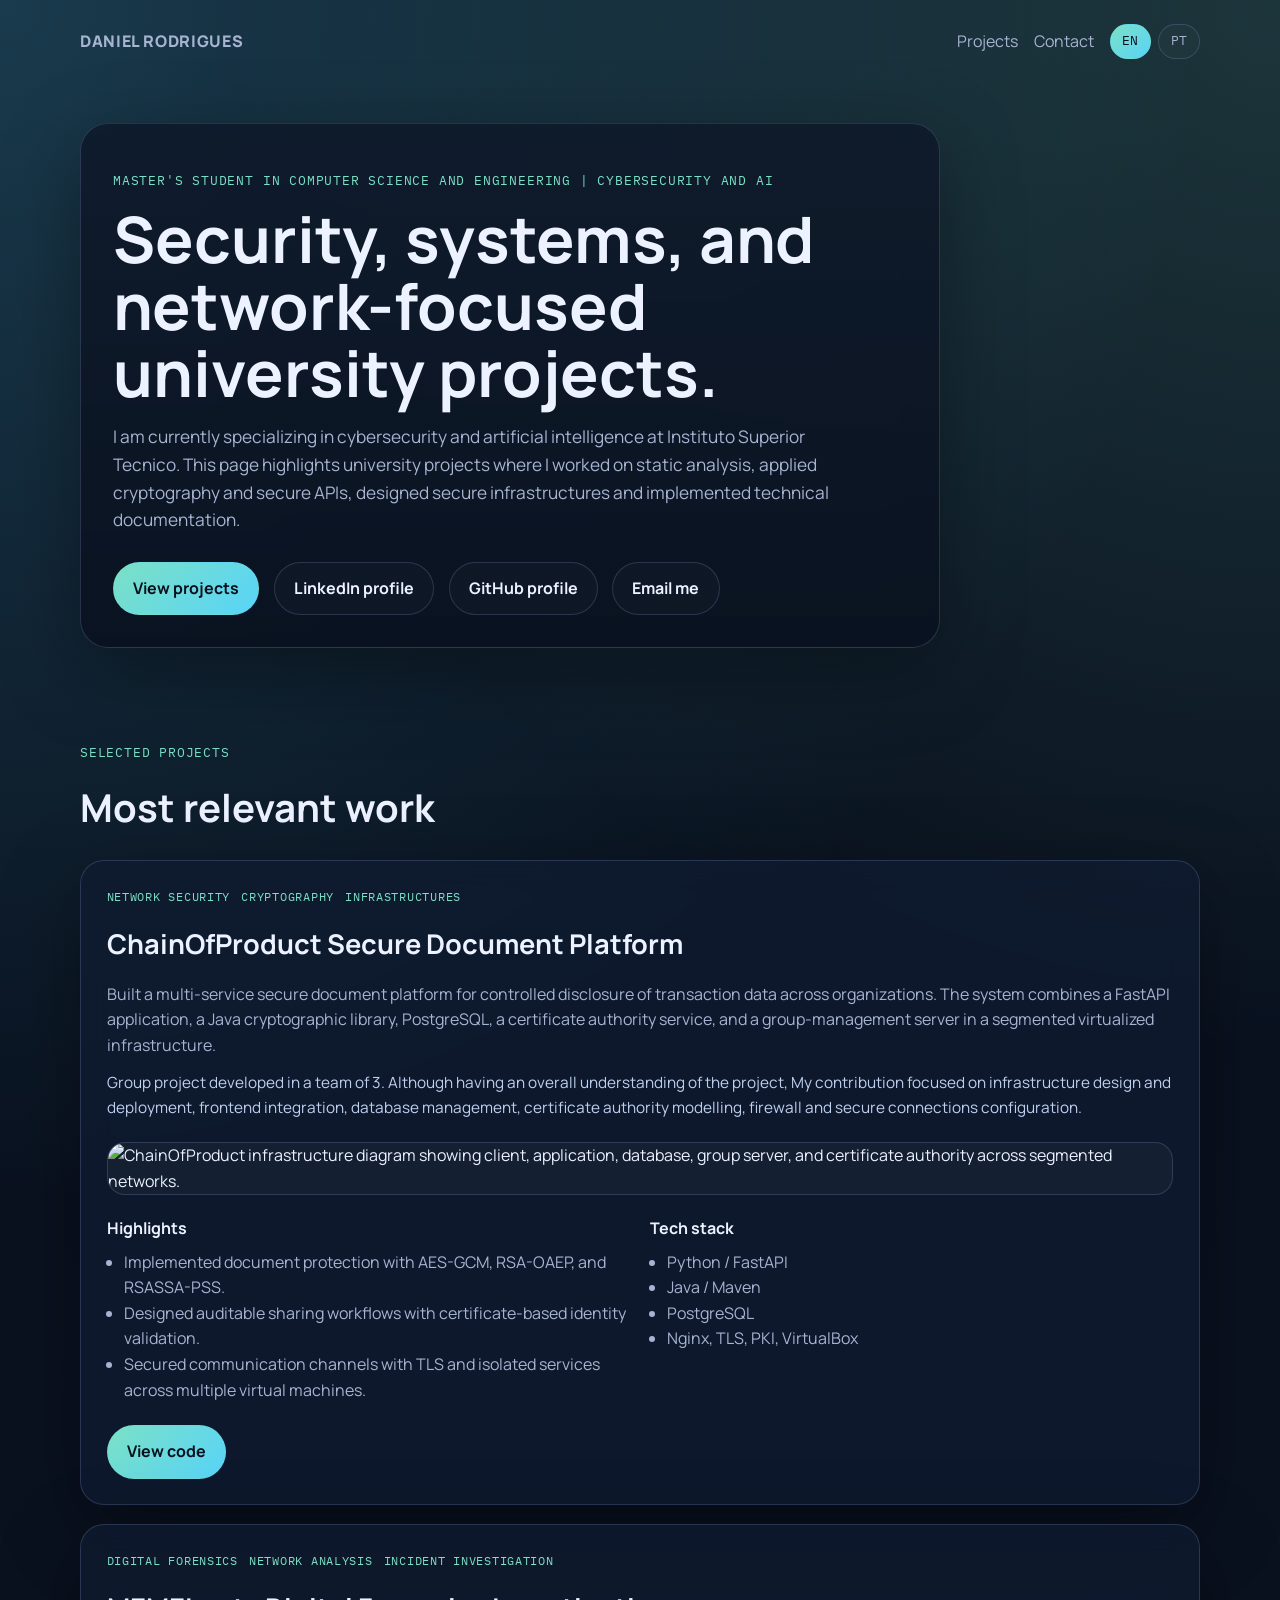
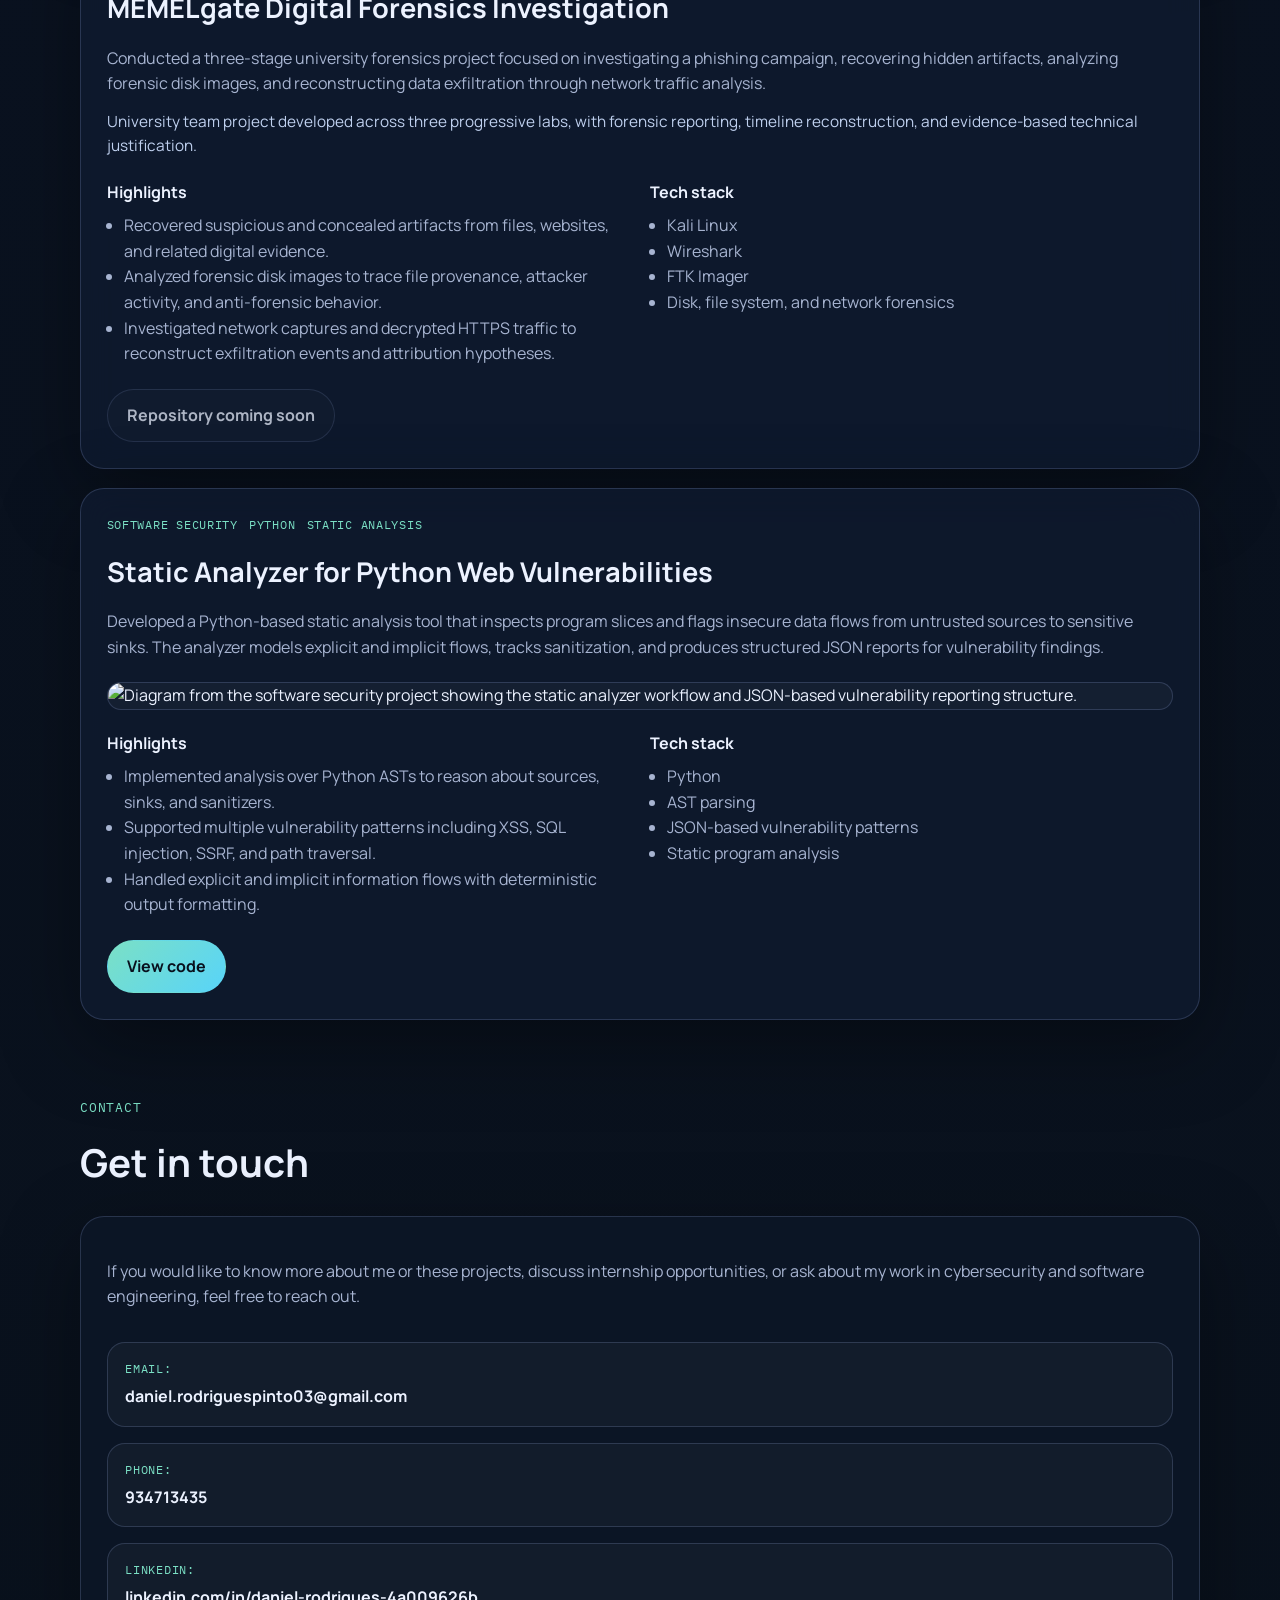
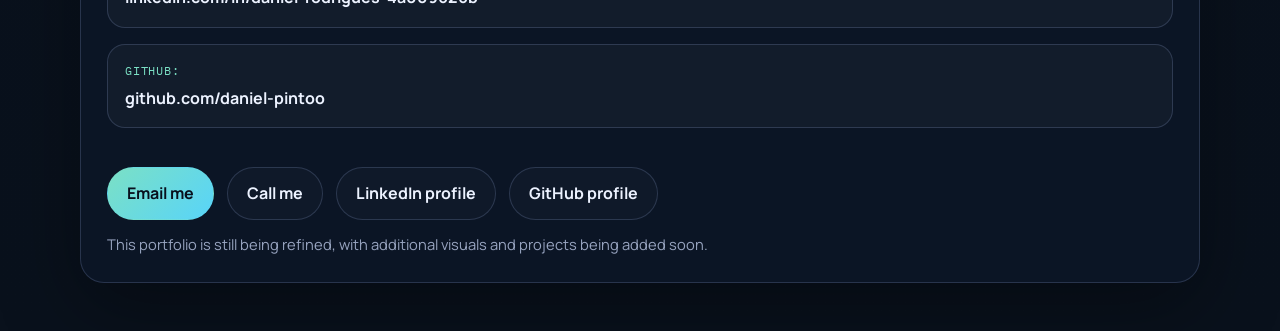
==== commit b024539d: "Update project tags in index.html" ====
--- a/index.html
+++ b/index.html
@@ -69,9 +69,9 @@
 
         <article class="project-card">
           <div class="project-meta">
-            <span class="project-tag">Backend Security</span>
-            <span class="project-tag">Applied Cryptography</span>
-            <span class="project-tag">Infrastructure</span>
+            <span class="project-tag">Network Security    </span>
+            <span class="project-tag">Cryptography    </span>
+            <span class="project-tag">Infrastructures    </span>
           </div>
           <h3>ChainOfProduct Secure Document Platform</h3>
           <p>
@@ -124,9 +124,9 @@
 
         <article class="project-card">
           <div class="project-meta">
-            <span class="project-tag">Digital Forensics</span>
-            <span class="project-tag">Network Analysis</span>
-            <span class="project-tag">Incident Investigation</span>
+            <span class="project-tag">Digital Forensics   </span>
+            <span class="project-tag">Network Analysis    </span>
+            <span class="project-tag">Incident Investigation    </span>
           </div>
           <h3>MEMELgate Digital Forensics Investigation</h3>
           <p>
@@ -164,9 +164,9 @@
 
         <article class="project-card">
           <div class="project-meta">
-            <span class="project-tag">Software Security</span>
-            <span class="project-tag">Python</span>
-            <span class="project-tag">Static Analysis</span>
+            <span class="project-tag">Software Security   </span>
+            <span class="project-tag">Python    </span>
+            <span class="project-tag">Static Analysis   </span>
           </div>
           <h3>Static Analyzer for Python Web Vulnerabilities</h3>
           <p>
--- a/styles.css
+++ b/styles.css
@@ -53,6 +53,12 @@
   margin-bottom: 4rem;
 }
 
+.topbar-actions {
+  display: flex;
+  align-items: center;
+  gap: 1rem;
+}
+
 .brand {
   margin: 0;
   font-weight: 800;
@@ -64,6 +70,34 @@
   display: flex;
   gap: 1rem;
   color: var(--muted);
+}
+
+.language-toggle {
+  display: flex;
+  align-items: center;
+  gap: 0.45rem;
+}
+
+.language-toggle a {
+  display: inline-flex;
+  align-items: center;
+  justify-content: center;
+  min-width: 2.5rem;
+  min-height: 2.2rem;
+  padding: 0.35rem 0.7rem;
+  border: 1px solid var(--line);
+  border-radius: 999px;
+  font-family: "IBM Plex Mono", monospace;
+  font-size: 0.8rem;
+  letter-spacing: 0.05em;
+  color: var(--muted);
+  background: rgba(255, 255, 255, 0.02);
+}
+
+.language-toggle a.active {
+  border-color: transparent;
+  background: linear-gradient(135deg, var(--accent) 0%, var(--accent-strong) 100%);
+  color: #08101d;
 }
 
 .hero-content {
@@ -292,6 +326,10 @@
     margin-bottom: 2rem;
   }
 
+  .topbar-actions {
+    flex-wrap: wrap;
+  }
+
   .hero-content,
   .project-card,
   .contact-card {
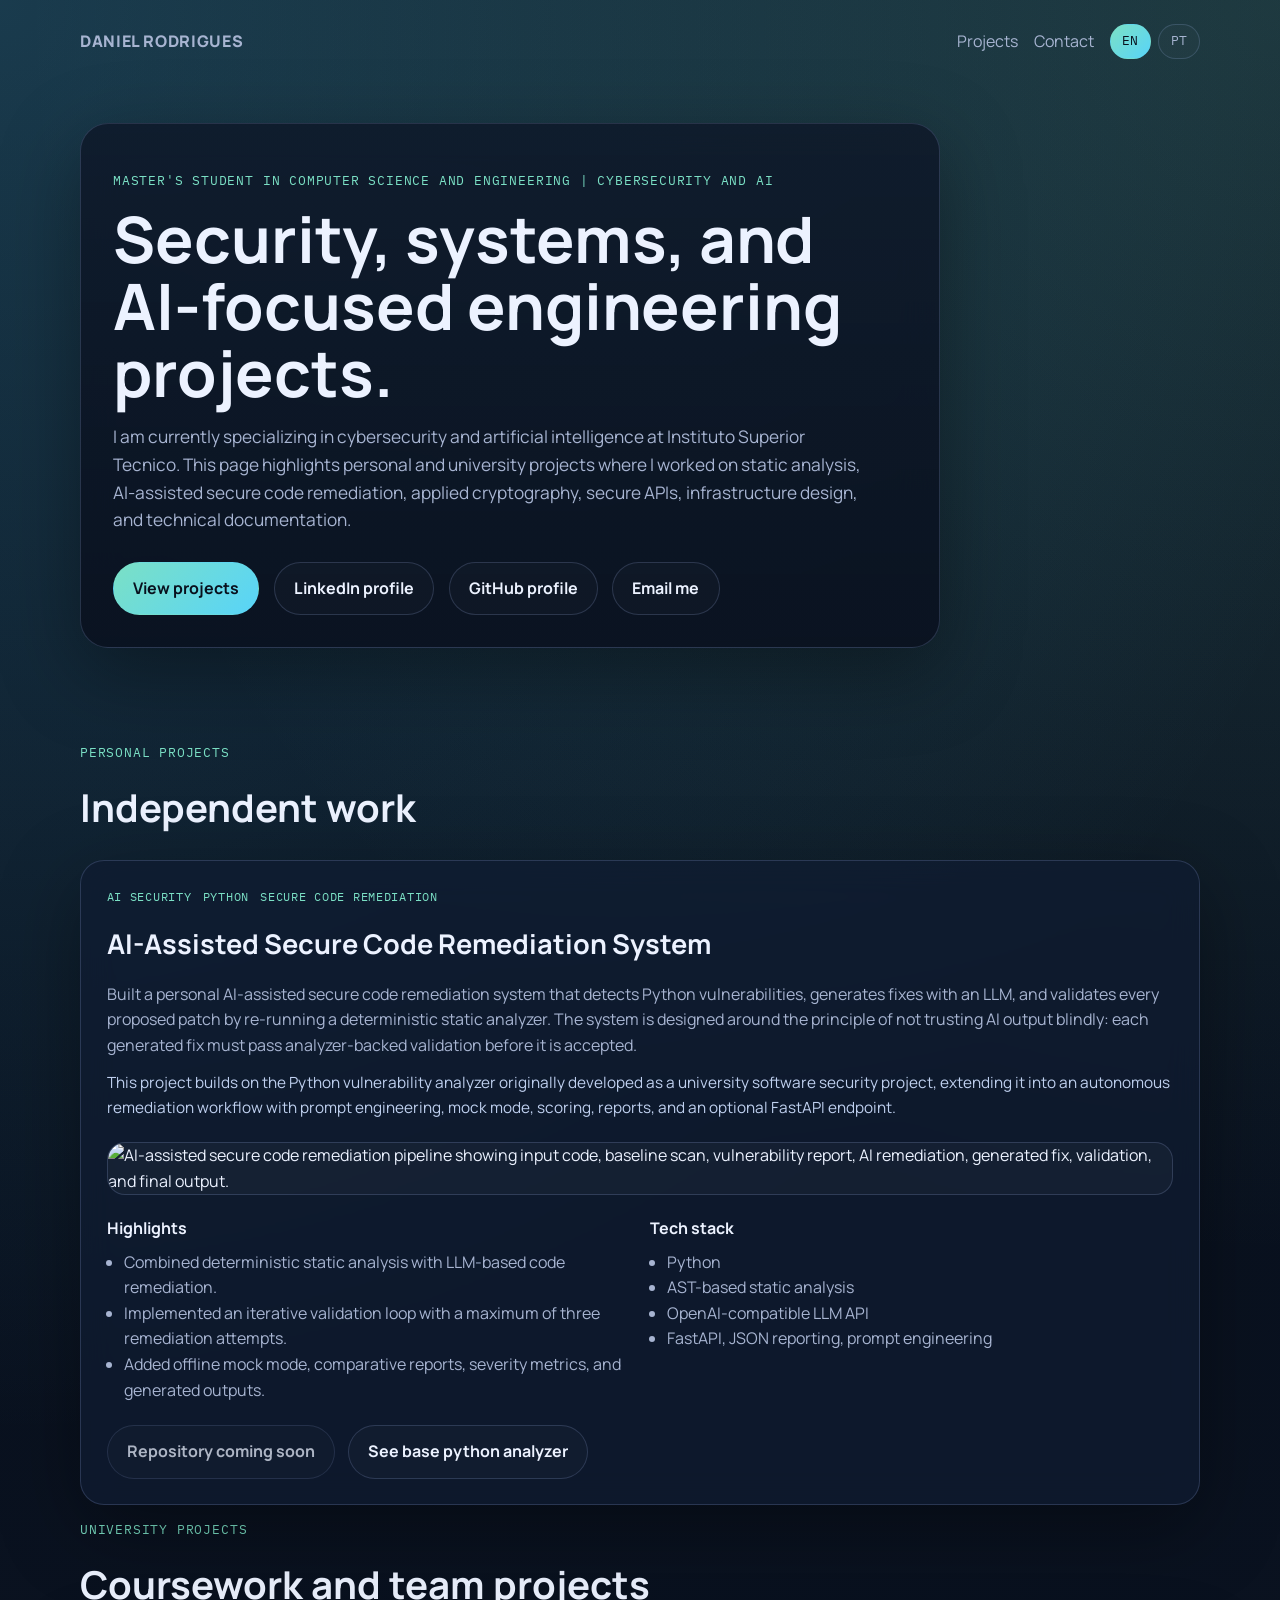
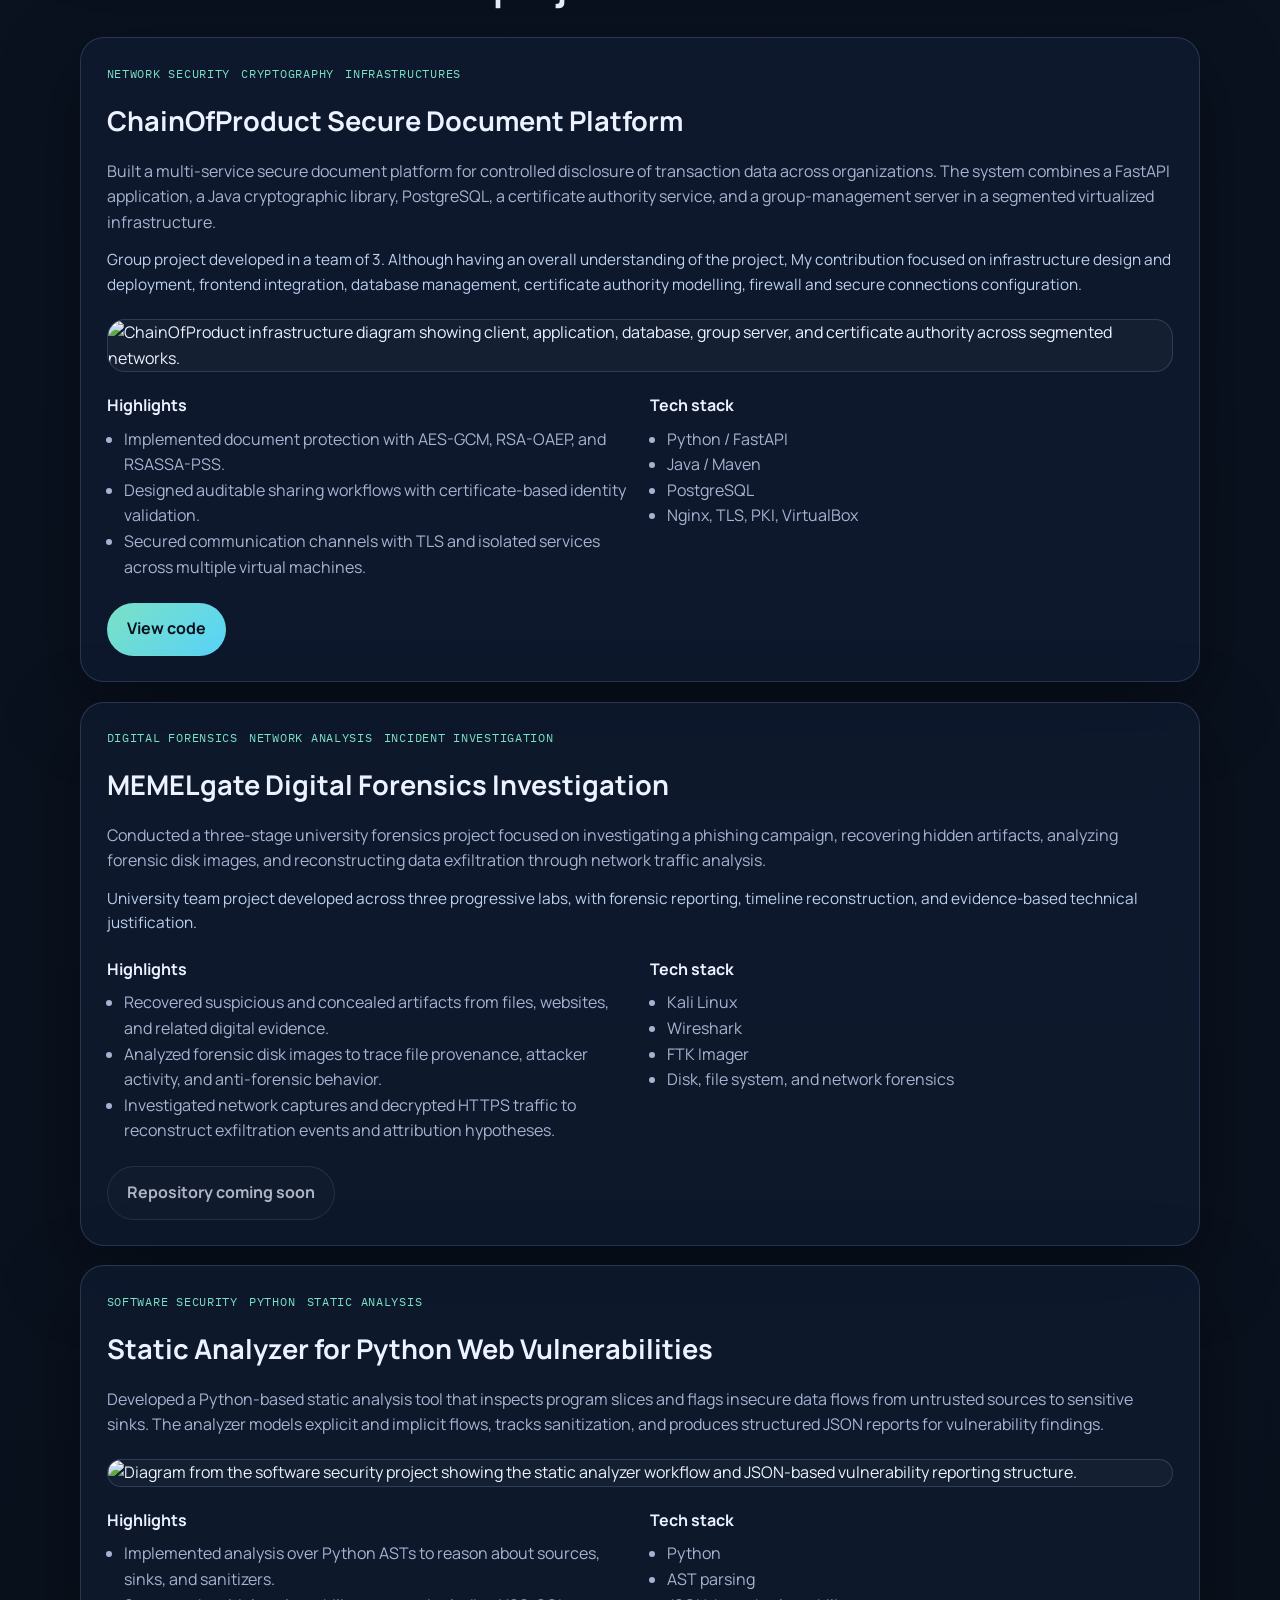
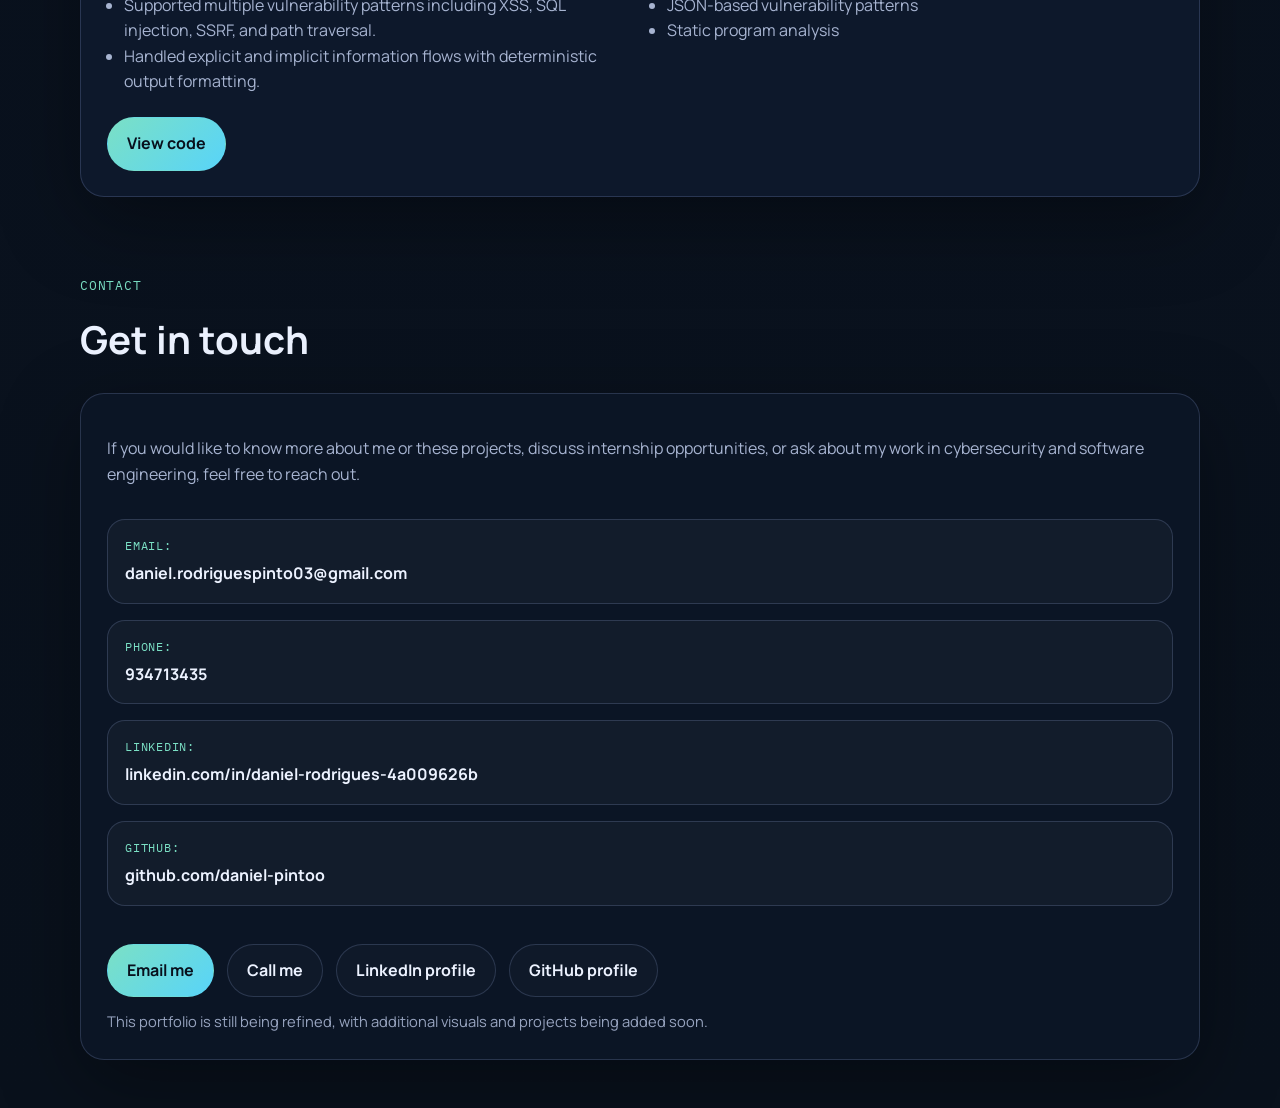
==== commit aa3068b7: "Revise project titles and descriptions for clarity Updated project descriptions and titles to reflec" ====
--- a/index.html
+++ b/index.html
@@ -3,10 +3,10 @@
   <head>
     <meta charset="UTF-8" />
     <meta name="viewport" content="width=device-width, initial-scale=1.0" />
-    <title>Daniel Rodrigues | University Projects</title>
+    <title>Daniel Rodrigues | Security Projects</title>
     <meta
       name="description"
-      content="Portfolio page for Daniel Rodrigues featuring university projects in software security and secure systems."
+      content="Portfolio page for Daniel Rodrigues featuring personal and university projects in software security, cybersecurity, and secure systems."
     />
     <link rel="preconnect" href="https://fonts.googleapis.com" />
     <link rel="preconnect" href="https://fonts.gstatic.com" crossorigin />
@@ -45,11 +45,12 @@
 
       <div class="hero-content">
         <p class="eyebrow">Master's Student in Computer Science and Engineering | Cybersecurity and AI</p>
-        <h1>Security, systems, and network-focused university projects.</h1>
+        <h1>Security, systems, and AI-focused engineering projects.</h1>
         <p class="lead">
           I am currently specializing in cybersecurity and artificial intelligence at Instituto Superior
-          Tecnico. This page highlights university projects where I worked on static analysis, applied cryptography
-          and secure APIs, designed secure infrastructures and implemented technical documentation.
+          Tecnico. This page highlights personal and university projects where I worked on static analysis,
+          AI-assisted secure code remediation, applied cryptography, secure APIs, infrastructure design,
+          and technical documentation.
         </p>
         <div class="hero-actions">
           <a class="button button-primary" href="#projects">View projects</a>
@@ -63,8 +64,62 @@
     <main>
       <section class="section" id="projects">
         <div class="section-heading">
-          <p class="section-label">Selected Projects</p>
-          <h2>Most relevant work</h2>
+          <p class="section-label">Personal Projects</p>
+          <h2>Independent work</h2>
+        </div>
+
+        <article class="project-card">
+          <div class="project-meta">
+            <span class="project-tag">AI Security    </span>
+            <span class="project-tag">Python    </span>
+            <span class="project-tag">Secure Code Remediation    </span>
+          </div>
+          <h3>AI-Assisted Secure Code Remediation System</h3>
+          <p>
+            Built a personal AI-assisted secure code remediation system that detects Python vulnerabilities,
+            generates fixes with an LLM, and validates every proposed patch by re-running a deterministic
+            static analyzer. The system is designed around the principle of not trusting AI output blindly:
+            each generated fix must pass analyzer-backed validation before it is accepted.
+          </p>
+          <p class="project-note">
+            This project builds on the Python vulnerability analyzer originally developed as a university
+            software security project, extending it into an autonomous remediation workflow with prompt
+            engineering, mock mode, scoring, reports, and an optional FastAPI endpoint.
+          </p>
+          <figure class="project-figure">
+            <img
+              src="img/Remediation%20Pipeline.png"
+              alt="AI-assisted secure code remediation pipeline showing input code, baseline scan, vulnerability report, AI remediation, generated fix, validation, and final output."
+            />
+          </figure>
+          <div class="project-grid">
+            <div>
+              <h4>Highlights</h4>
+              <ul>
+                <li>Combined deterministic static analysis with LLM-based code remediation.</li>
+                <li>Implemented an iterative validation loop with a maximum of three remediation attempts.</li>
+                <li>Added offline mock mode, comparative reports, severity metrics, and generated outputs.</li>
+              </ul>
+            </div>
+            <div>
+              <h4>Tech stack</h4>
+              <ul>
+                <li>Python</li>
+                <li>AST-based static analysis</li>
+                <li>OpenAI-compatible LLM API</li>
+                <li>FastAPI, JSON reporting, prompt engineering</li>
+              </ul>
+            </div>
+          </div>
+          <div class="project-actions">
+            <span class="button button-secondary button-disabled">Repository coming soon</span>
+            <a class="button button-secondary" href="#static-analyzer-project">See base python analyzer</a>
+          </div>
+        </article>
+
+        <div class="section-heading subsection-heading">
+          <p class="section-label">University Projects</p>
+          <h2>Coursework and team projects</h2>
         </div>
 
         <article class="project-card">
@@ -162,11 +217,11 @@
           </div>
         </article>
 
-        <article class="project-card">
+        <article class="project-card" id="static-analyzer-project">
           <div class="project-meta">
             <span class="project-tag">Software Security   </span>
             <span class="project-tag">Python    </span>
-            <span class="project-tag">Static Analysis   </span>
+            <span class="project-tag">Static Analysis </span>
           </div>
           <h3>Static Analyzer for Python Web Vulnerabilities</h3>
           <p>
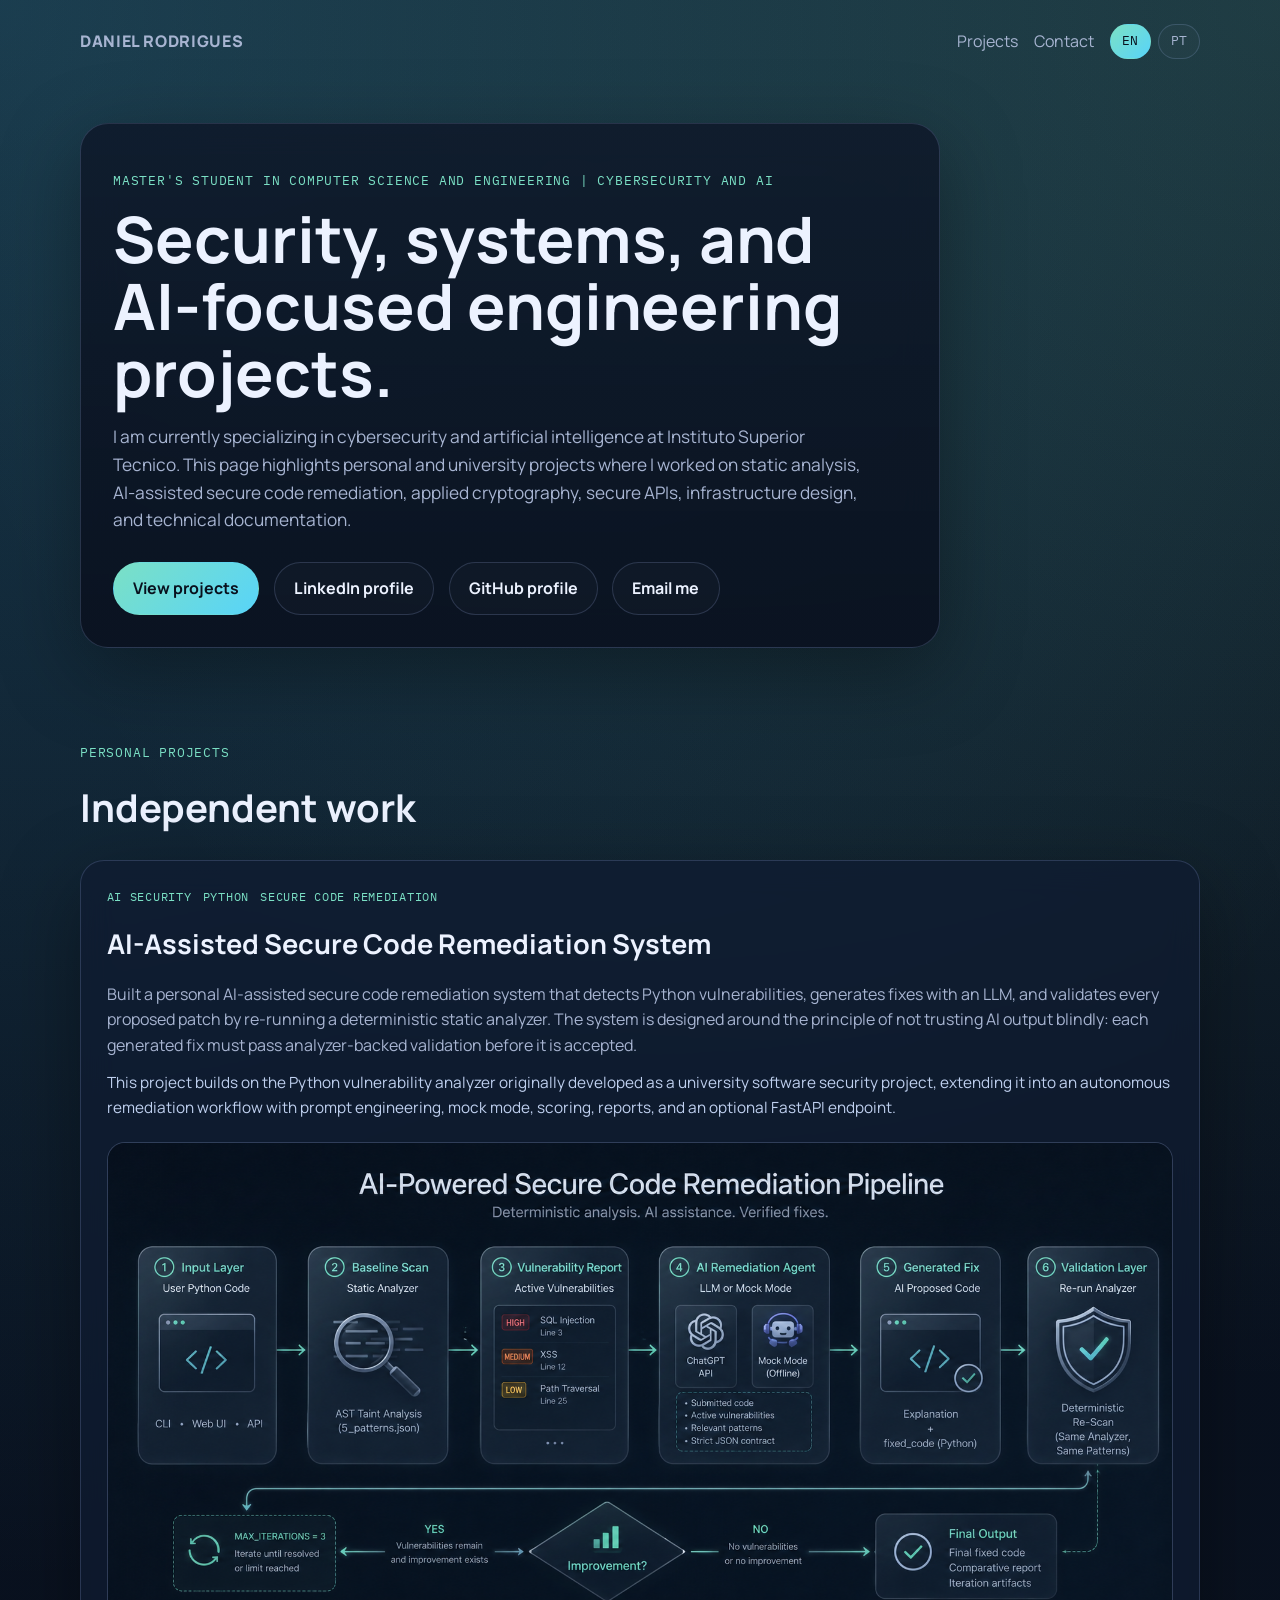
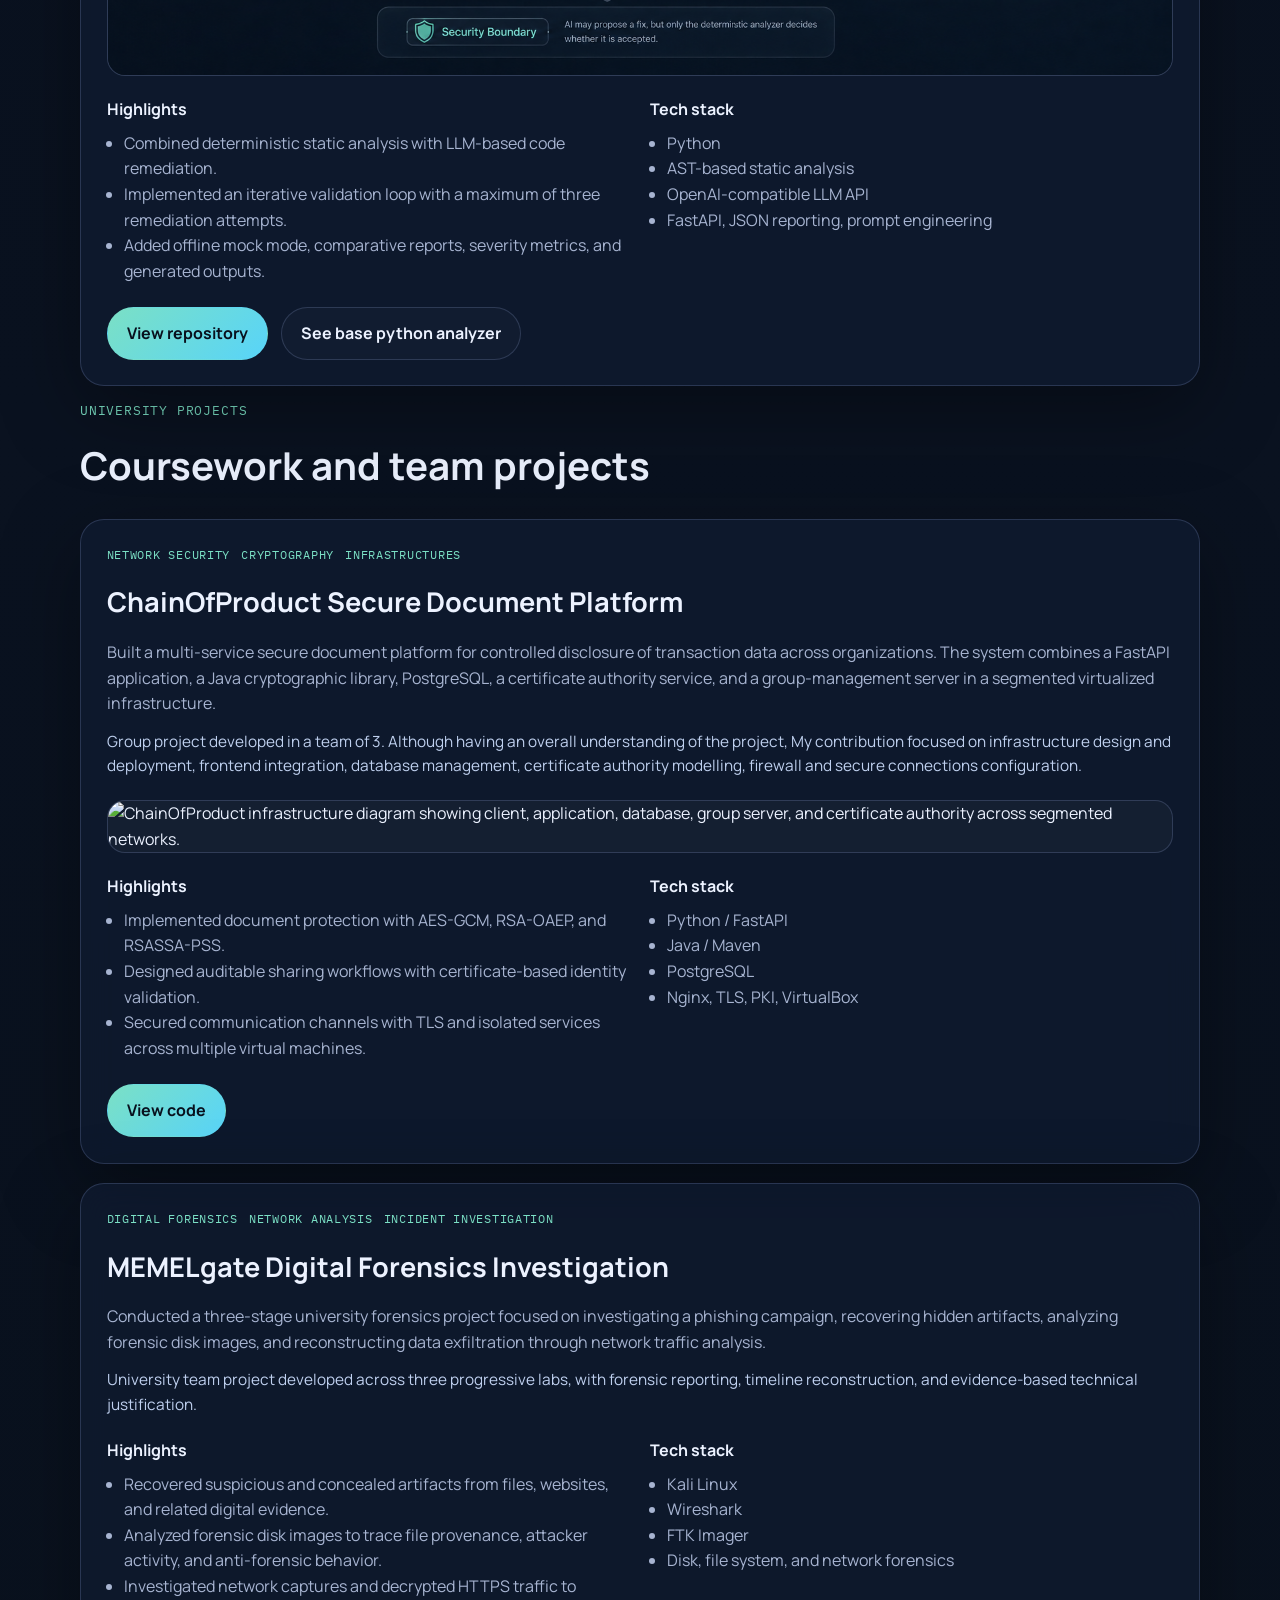
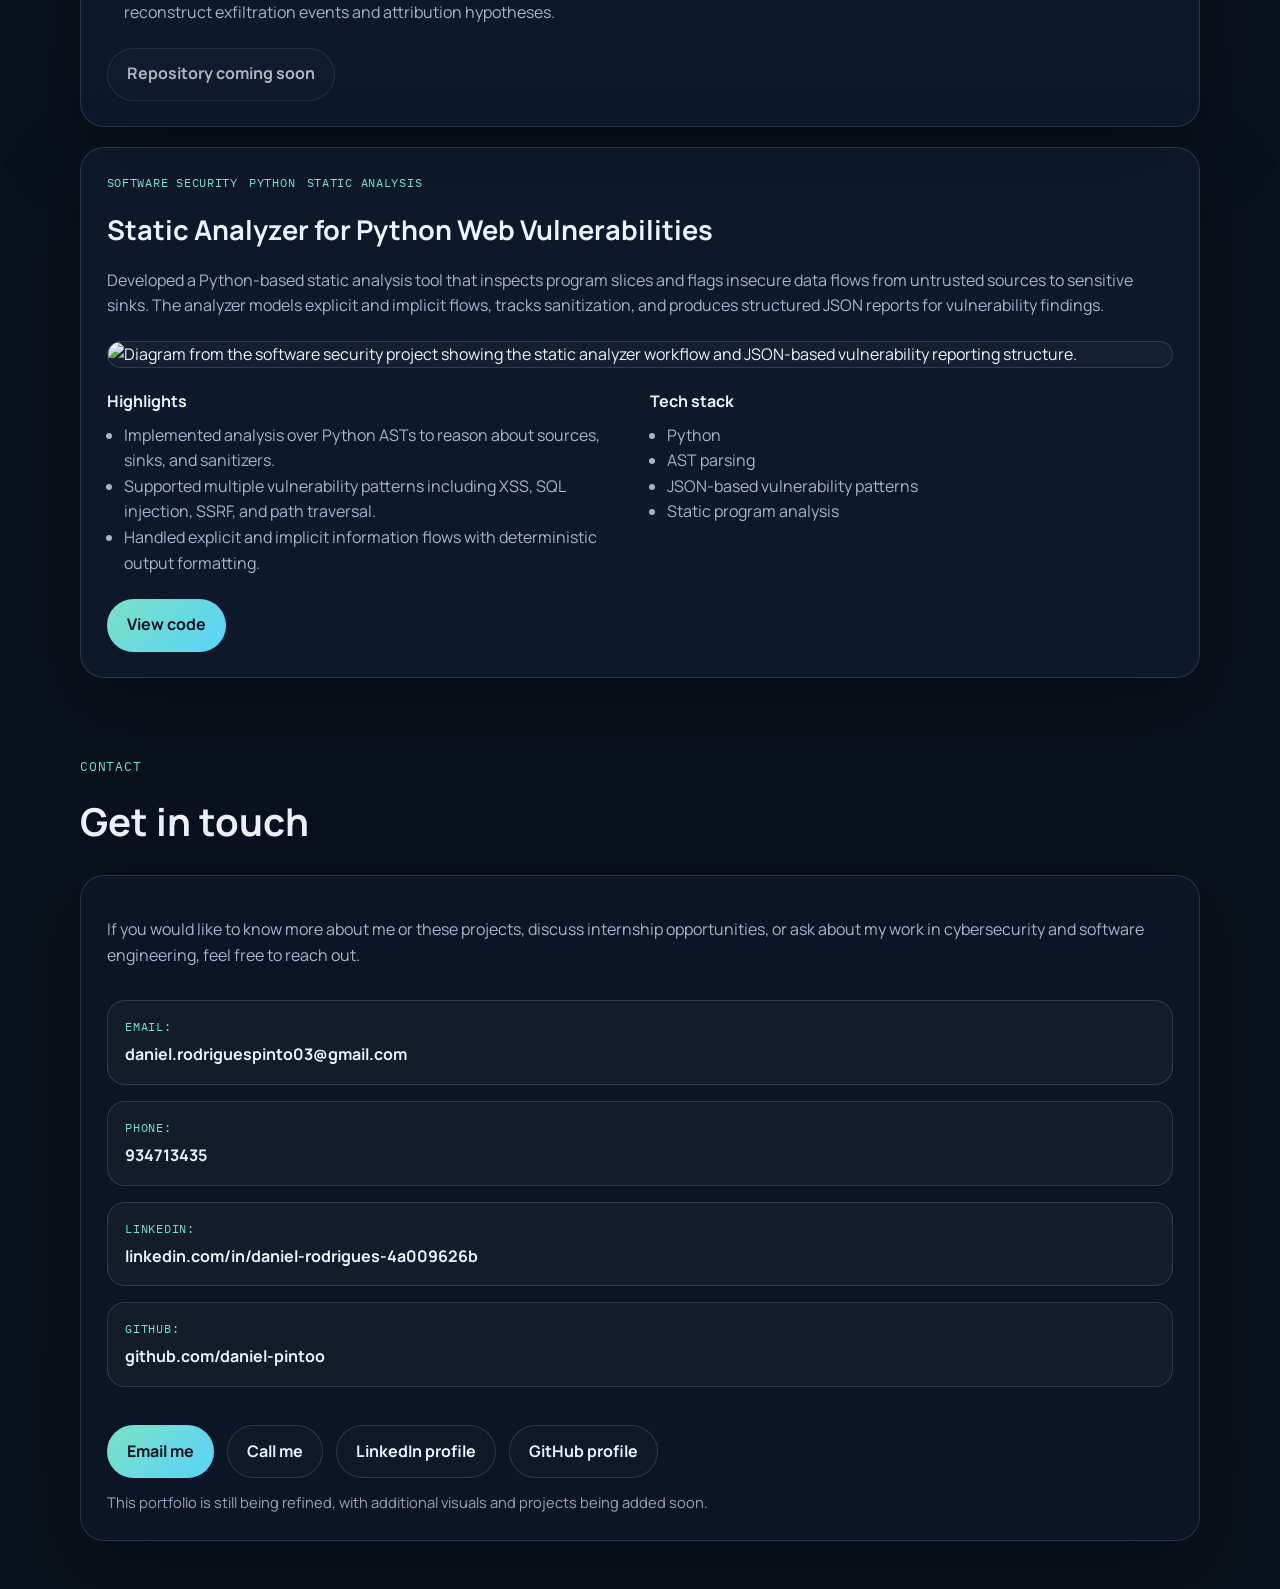
==== commit d9dcf65c: "Update image source and add repository link Updated image source and replaced disabled button with a" ====
--- a/index.html
+++ b/index.html
@@ -88,7 +88,7 @@
           </p>
           <figure class="project-figure">
             <img
-              src="img/Remediation%20Pipeline.png"
+              src="https://daniel-pintoo.github.io/img/Remediation%20Pipeline.png"
               alt="AI-assisted secure code remediation pipeline showing input code, baseline scan, vulnerability report, AI remediation, generated fix, validation, and final output."
             />
           </figure>
@@ -112,7 +112,7 @@
             </div>
           </div>
           <div class="project-actions">
-            <span class="button button-secondary button-disabled">Repository coming soon</span>
+            <a class="button button-primary" href="https://github.com/daniel-pintoo/secure-code-remediation-system" target="_blank" rel="noreferrer">View repository</a>
             <a class="button button-secondary" href="#static-analyzer-project">See base python analyzer</a>
           </div>
         </article>
